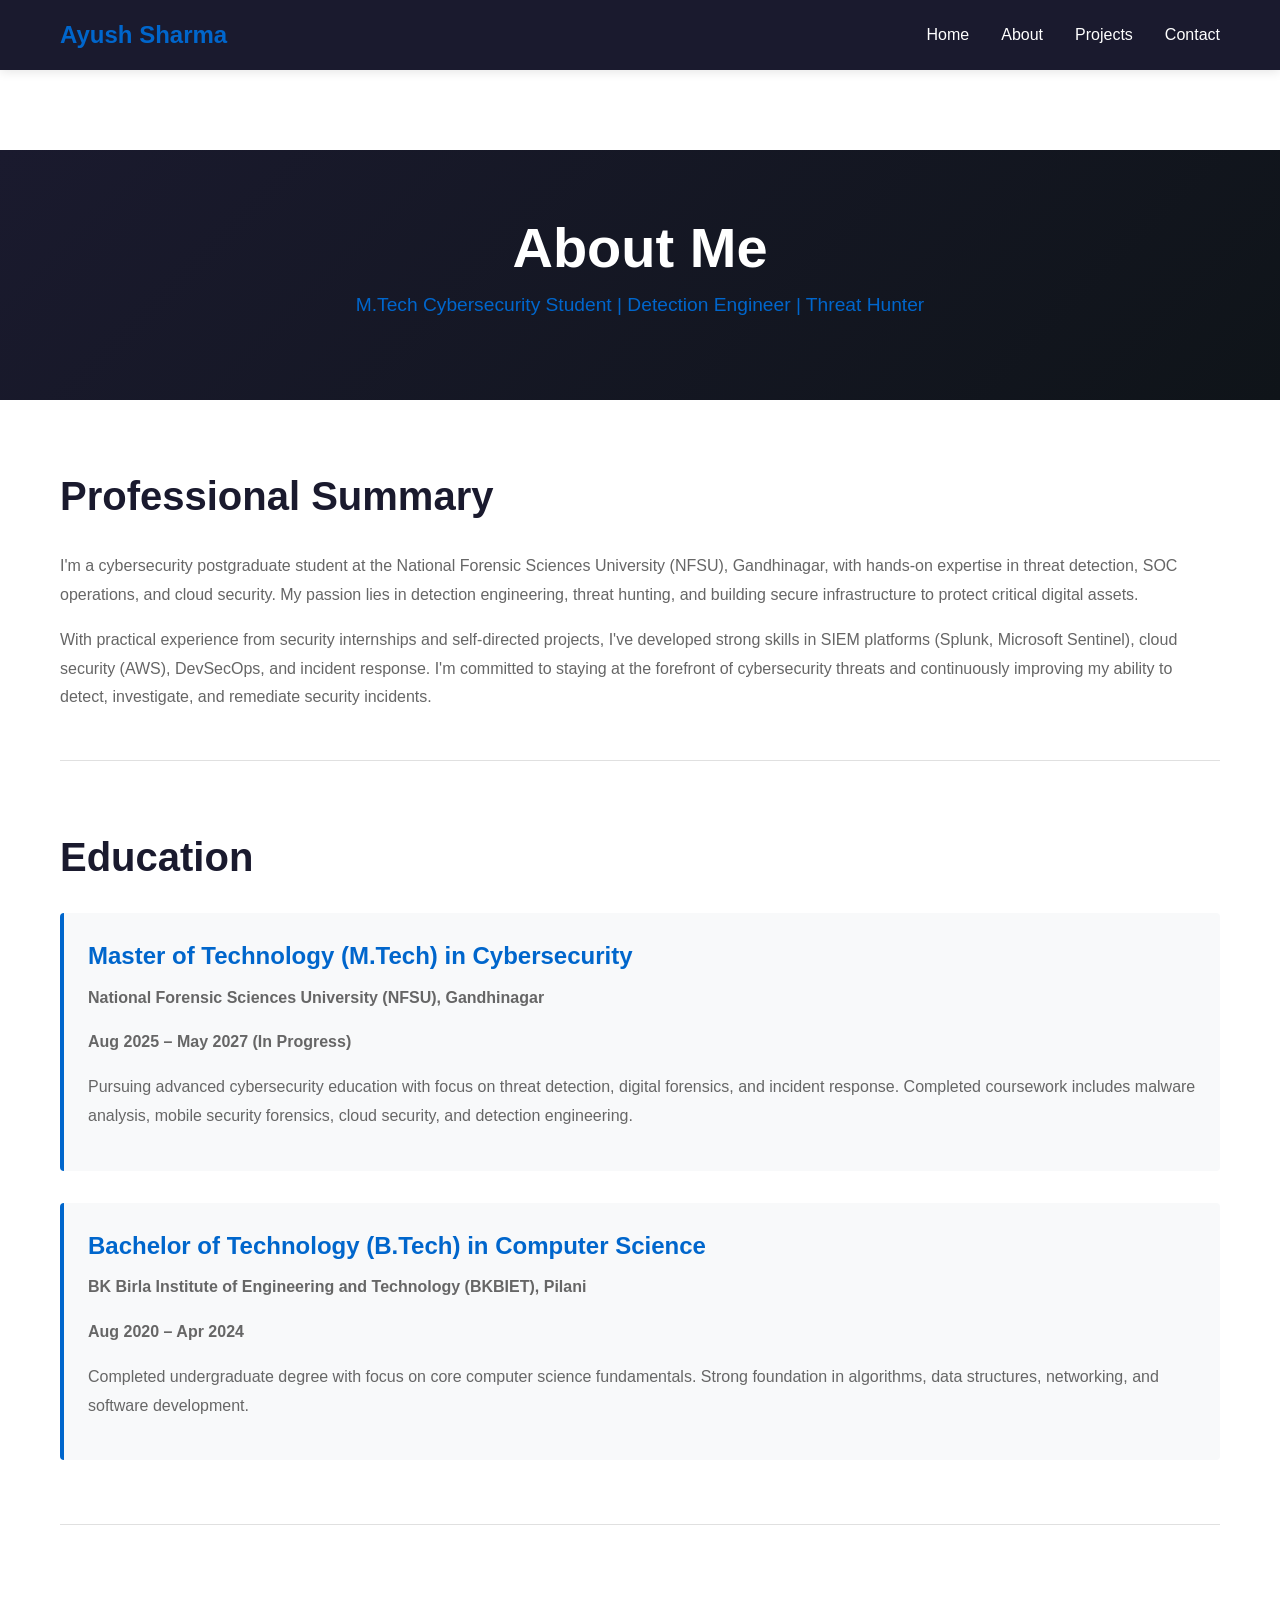
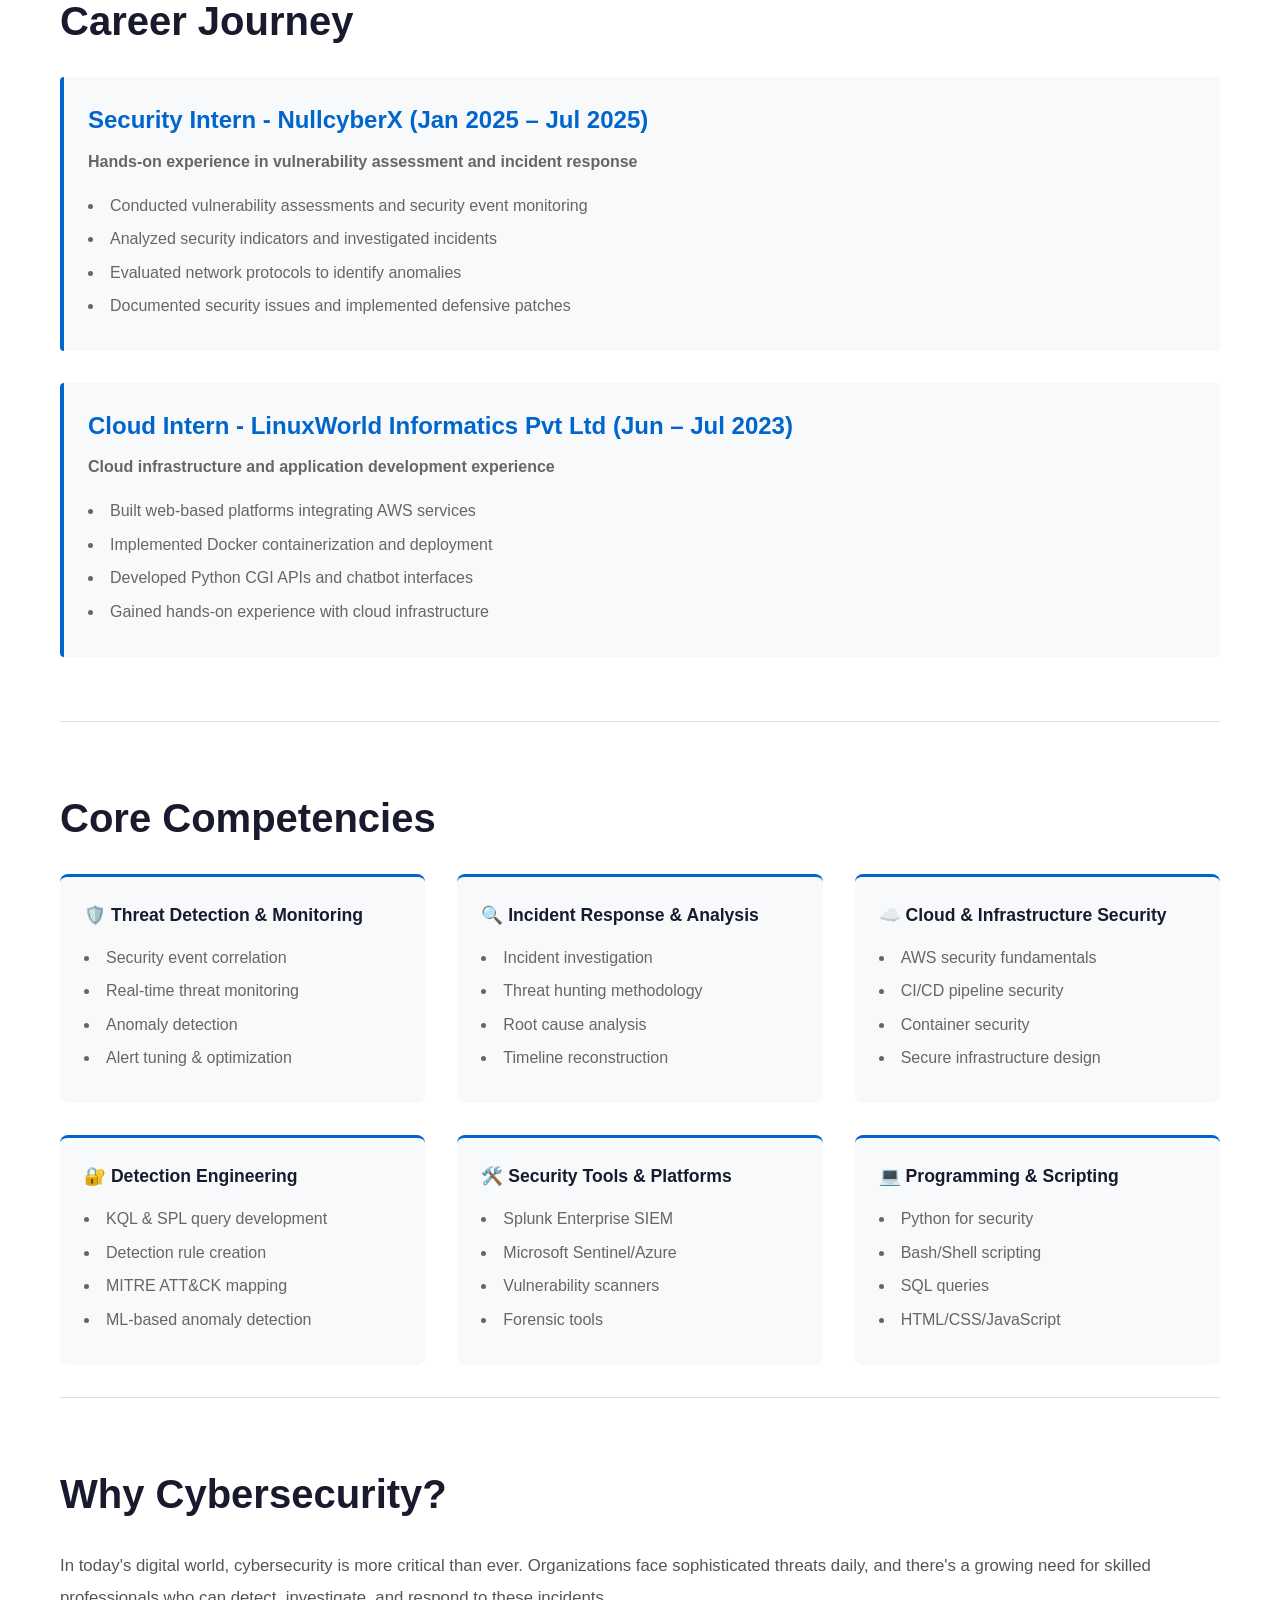
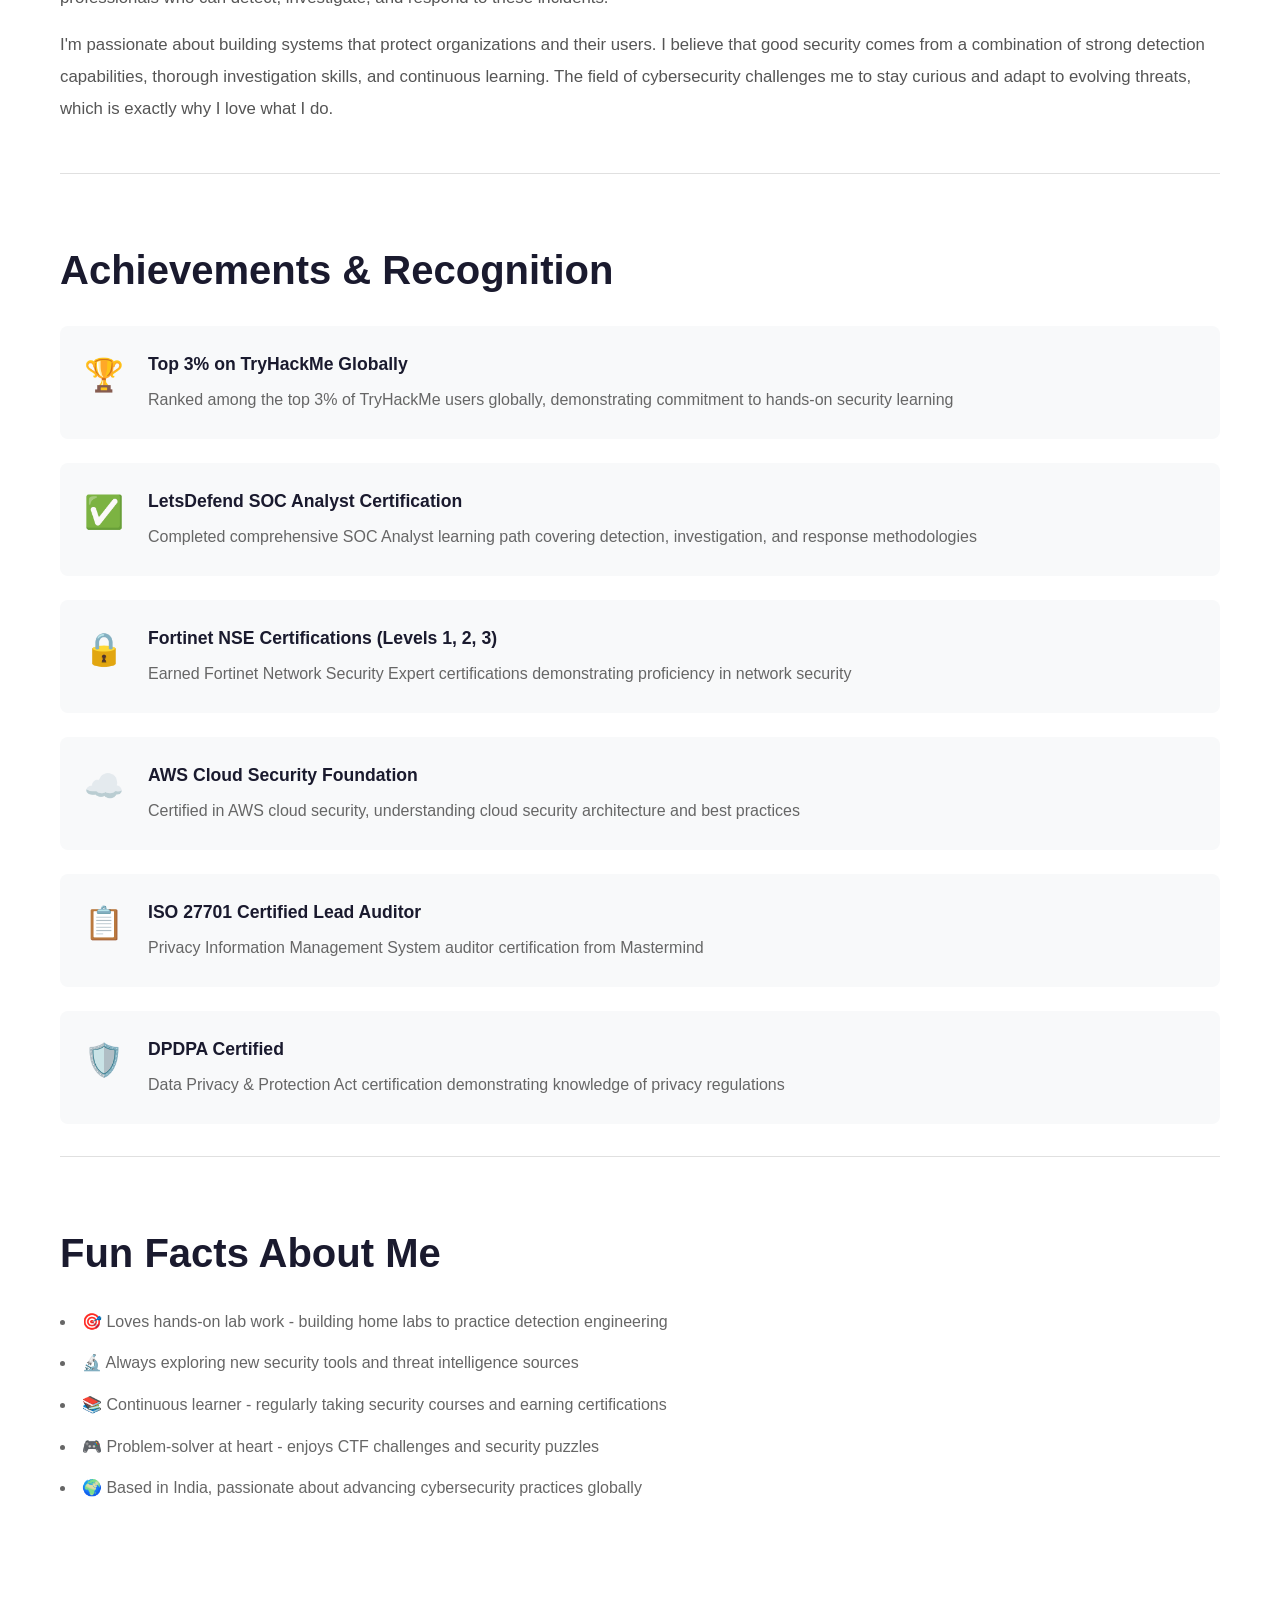
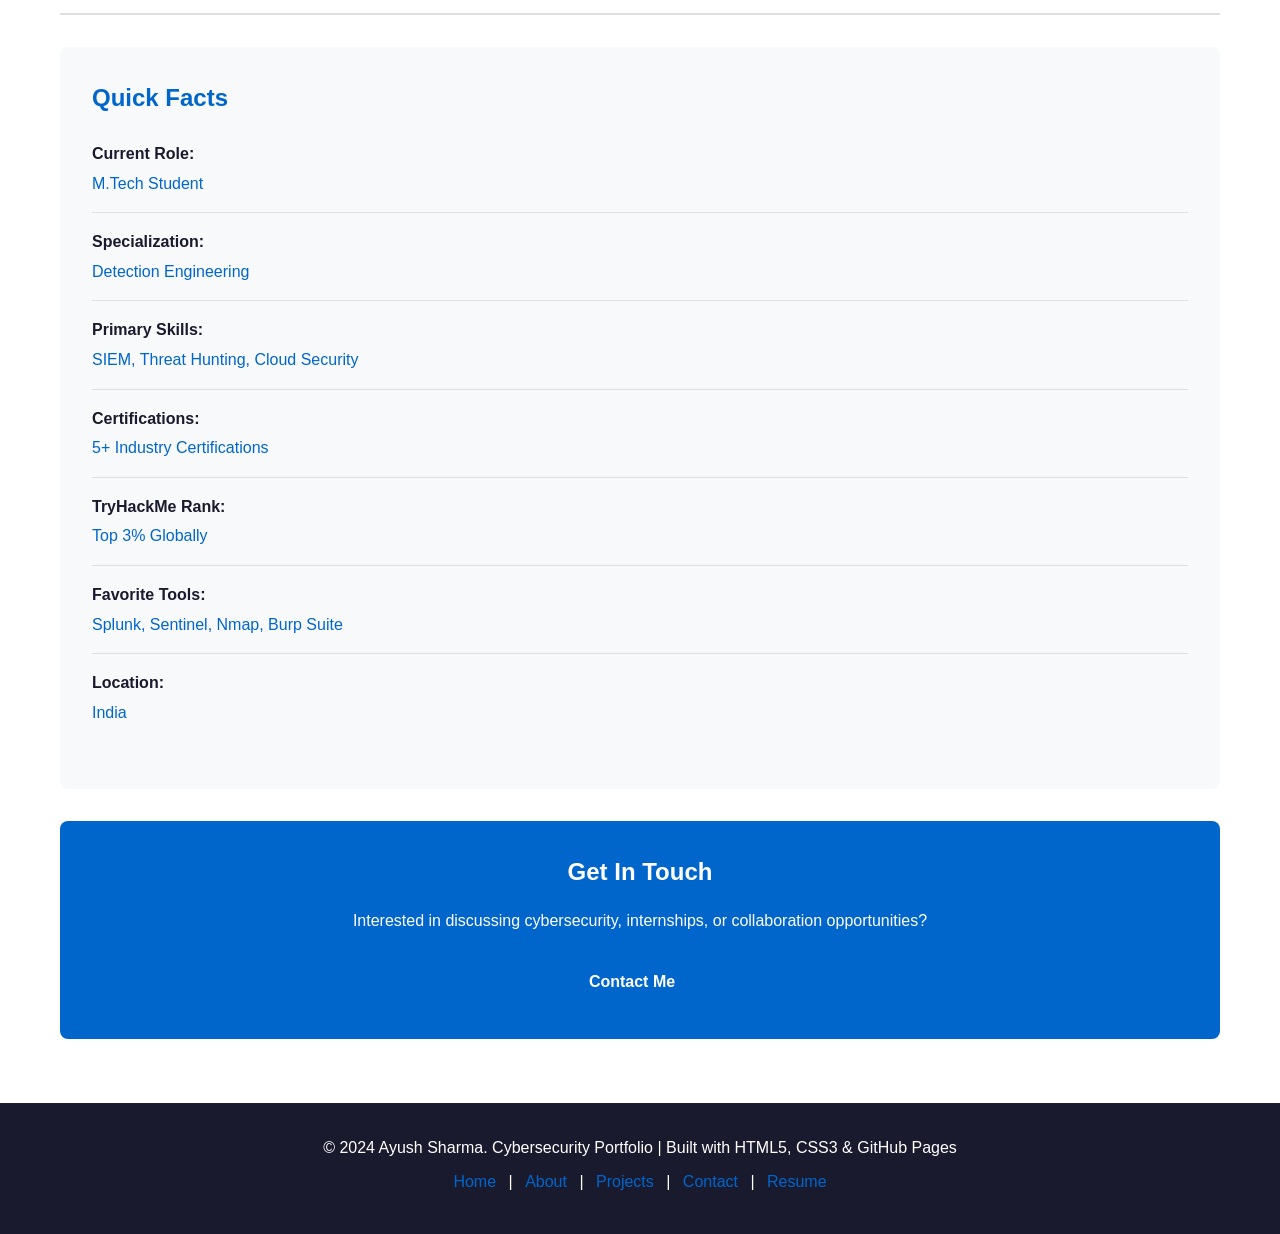
==== about.html @ be731dc8 "Initial portfolio setup with HTML, CSS, and JavaScript" ====
<!DOCTYPE html>
<html lang="en">
<head>
    <meta charset="UTF-8">
    <meta name="viewport" content="width=device-width, initial-scale=1.0">
    <meta name="description" content="About Ayush Sharma - Cybersecurity Detection Engineer with expertise in threat hunting and cloud security">
    <title>About | Ayush Sharma - Cybersecurity Portfolio</title>
    <link rel="stylesheet" href="assets/css/style.css">
</head>
<body>
    <!-- Navigation -->
    <nav class="navbar">
        <div class="container">
            <div class="logo">Ayush Sharma</div>
            <ul class="nav-links">
                <li><a href="index.html#home">Home</a></li>
                <li><a href="about.html">About</a></li>
                <li><a href="projects.html">Projects</a></li>
                <li><a href="contact.html">Contact</a></li>
            </ul>
        </div>
    </nav>

    <!-- About Hero -->
    <section class="about-hero">
        <div class="container">
            <h1>About Me</h1>
            <p class="subtitle">M.Tech Cybersecurity Student | Detection Engineer | Threat Hunter</p>
        </div>
    </section>

    <!-- Main About Content -->
    <section class="about-main">
        <div class="container">
            <div class="about-content">
                <!-- Professional Summary -->
                <div class="about-section">
                    <h2>Professional Summary</h2>
                    <p>
                        I'm a cybersecurity postgraduate student at the National Forensic Sciences University (NFSU), 
                        Gandhinagar, with hands-on expertise in threat detection, SOC operations, and cloud security. 
                        My passion lies in detection engineering, threat hunting, and building secure infrastructure to 
                        protect critical digital assets.
                    </p>
                    <p>
                        With practical experience from security internships and self-directed projects, I've developed 
                        strong skills in SIEM platforms (Splunk, Microsoft Sentinel), cloud security (AWS), DevSecOps, 
                        and incident response. I'm committed to staying at the forefront of cybersecurity threats and 
                        continuously improving my ability to detect, investigate, and remediate security incidents.
                    </p>
                </div>

                <!-- Education -->
                <div class="about-section">
                    <h2>Education</h2>
                    
                    <div class="edu-item">
                        <h3>Master of Technology (M.Tech) in Cybersecurity</h3>
                        <p class="edu-institute">National Forensic Sciences University (NFSU), Gandhinagar</p>
                        <p class="edu-dates">Aug 2025 – May 2027 (In Progress)</p>
                        <p class="edu-details">
                            Pursuing advanced cybersecurity education with focus on threat detection, digital forensics, 
                            and incident response. Completed coursework includes malware analysis, mobile security forensics, 
                            cloud security, and detection engineering.
                        </p>
                    </div>

                    <div class="edu-item">
                        <h3>Bachelor of Technology (B.Tech) in Computer Science</h3>
                        <p class="edu-institute">BK Birla Institute of Engineering and Technology (BKBIET), Pilani</p>
                        <p class="edu-dates">Aug 2020 – Apr 2024</p>
                        <p class="edu-details">
                            Completed undergraduate degree with focus on core computer science fundamentals. 
                            Strong foundation in algorithms, data structures, networking, and software development.
                        </p>
                    </div>
                </div>

                <!-- Career Journey -->
                <div class="about-section">
                    <h2>Career Journey</h2>
                    
                    <div class="journey-item">
                        <h3>Security Intern - NullcyberX (Jan 2025 – Jul 2025)</h3>
                        <p class="journey-highlight">Hands-on experience in vulnerability assessment and incident response</p>
                        <ul>
                            <li>Conducted vulnerability assessments and security event monitoring</li>
                            <li>Analyzed security indicators and investigated incidents</li>
                            <li>Evaluated network protocols to identify anomalies</li>
                            <li>Documented security issues and implemented defensive patches</li>
                        </ul>
                    </div>

                    <div class="journey-item">
                        <h3>Cloud Intern - LinuxWorld Informatics Pvt Ltd (Jun – Jul 2023)</h3>
                        <p class="journey-highlight">Cloud infrastructure and application development experience</p>
                        <ul>
                            <li>Built web-based platforms integrating AWS services</li>
                            <li>Implemented Docker containerization and deployment</li>
                            <li>Developed Python CGI APIs and chatbot interfaces</li>
                            <li>Gained hands-on experience with cloud infrastructure</li>
                        </ul>
                    </div>
                </div>

                <!-- Core Competencies -->
                <div class="about-section">
                    <h2>Core Competencies</h2>
                    
                    <div class="competencies-grid">
                        <div class="competency-block">
                            <h4>🛡️ Threat Detection & Monitoring</h4>
                            <ul>
                                <li>Security event correlation</li>
                                <li>Real-time threat monitoring</li>
                                <li>Anomaly detection</li>
                                <li>Alert tuning & optimization</li>
                            </ul>
                        </div>

                        <div class="competency-block">
                            <h4>🔍 Incident Response & Analysis</h4>
                            <ul>
                                <li>Incident investigation</li>
                                <li>Threat hunting methodology</li>
                                <li>Root cause analysis</li>
                                <li>Timeline reconstruction</li>
                            </ul>
                        </div>

                        <div class="competency-block">
                            <h4>☁️ Cloud & Infrastructure Security</h4>
                            <ul>
                                <li>AWS security fundamentals</li>
                                <li>CI/CD pipeline security</li>
                                <li>Container security</li>
                                <li>Secure infrastructure design</li>
                            </ul>
                        </div>

                        <div class="competency-block">
                            <h4>🔐 Detection Engineering</h4>
                            <ul>
                                <li>KQL & SPL query development</li>
                                <li>Detection rule creation</li>
                                <li>MITRE ATT&CK mapping</li>
                                <li>ML-based anomaly detection</li>
                            </ul>
                        </div>

                        <div class="competency-block">
                            <h4>🛠️ Security Tools & Platforms</h4>
                            <ul>
                                <li>Splunk Enterprise SIEM</li>
                                <li>Microsoft Sentinel/Azure</li>
                                <li>Vulnerability scanners</li>
                                <li>Forensic tools</li>
                            </ul>
                        </div>

                        <div class="competency-block">
                            <h4>💻 Programming & Scripting</h4>
                            <ul>
                                <li>Python for security</li>
                                <li>Bash/Shell scripting</li>
                                <li>SQL queries</li>
                                <li>HTML/CSS/JavaScript</li>
                            </ul>
                        </div>
                    </div>
                </div>

                <!-- Why Cybersecurity? -->
                <div class="about-section why-section">
                    <h2>Why Cybersecurity?</h2>
                    <p>
                        In today's digital world, cybersecurity is more critical than ever. Organizations face 
                        sophisticated threats daily, and there's a growing need for skilled professionals who can 
                        detect, investigate, and respond to these incidents.
                    </p>
                    <p>
                        I'm passionate about building systems that protect organizations and their users. I believe 
                        that good security comes from a combination of strong detection capabilities, thorough investigation 
                        skills, and continuous learning. The field of cybersecurity challenges me to stay curious and 
                        adapt to evolving threats, which is exactly why I love what I do.
                    </p>
                </div>

                <!-- Achievements -->
                <div class="about-section">
                    <h2>Achievements & Recognition</h2>
                    
                    <div class="achievements-list">
                        <div class="achievement-item">
                            <span class="achievement-badge">🏆</span>
                            <div>
                                <h4>Top 3% on TryHackMe Globally</h4>
                                <p>Ranked among the top 3% of TryHackMe users globally, demonstrating commitment to hands-on security learning</p>
                            </div>
                        </div>

                        <div class="achievement-item">
                            <span class="achievement-badge">✅</span>
                            <div>
                                <h4>LetsDefend SOC Analyst Certification</h4>
                                <p>Completed comprehensive SOC Analyst learning path covering detection, investigation, and response methodologies</p>
                            </div>
                        </div>

                        <div class="achievement-item">
                            <span class="achievement-badge">🔒</span>
                            <div>
                                <h4>Fortinet NSE Certifications (Levels 1, 2, 3)</h4>
                                <p>Earned Fortinet Network Security Expert certifications demonstrating proficiency in network security</p>
                            </div>
                        </div>

                        <div class="achievement-item">
                            <span class="achievement-badge">☁️</span>
                            <div>
                                <h4>AWS Cloud Security Foundation</h4>
                                <p>Certified in AWS cloud security, understanding cloud security architecture and best practices</p>
                            </div>
                        </div>

                        <div class="achievement-item">
                            <span class="achievement-badge">📋</span>
                            <div>
                                <h4>ISO 27701 Certified Lead Auditor</h4>
                                <p>Privacy Information Management System auditor certification from Mastermind</p>
                            </div>
                        </div>

                        <div class="achievement-item">
                            <span class="achievement-badge">🛡️</span>
                            <div>
                                <h4>DPDPA Certified</h4>
                                <p>Data Privacy & Protection Act certification demonstrating knowledge of privacy regulations</p>
                            </div>
                        </div>
                    </div>
                </div>

                <!-- Fun Facts -->
                <div class="about-section fun-facts">
                    <h2>Fun Facts About Me</h2>
                    <ul>
                        <li>🎯 Loves hands-on lab work - building home labs to practice detection engineering</li>
                        <li>🔬 Always exploring new security tools and threat intelligence sources</li>
                        <li>📚 Continuous learner - regularly taking security courses and earning certifications</li>
                        <li>🎮 Problem-solver at heart - enjoys CTF challenges and security puzzles</li>
                        <li>🌍 Based in India, passionate about advancing cybersecurity practices globally</li>
                    </ul>
                </div>
            </div>

            <!-- Sidebar - Quick Facts -->
            <aside class="about-sidebar">
                <div class="quick-facts">
                    <h3>Quick Facts</h3>
                    <ul class="facts-list">
                        <li>
                            <strong>Current Role:</strong>
                            <span>M.Tech Student</span>
                        </li>
                        <li>
                            <strong>Specialization:</strong>
                            <span>Detection Engineering</span>
                        </li>
                        <li>
                            <strong>Primary Skills:</strong>
                            <span>SIEM, Threat Hunting, Cloud Security</span>
                        </li>
                        <li>
                            <strong>Certifications:</strong>
                            <span>5+ Industry Certifications</span>
                        </li>
                        <li>
                            <strong>TryHackMe Rank:</strong>
                            <span>Top 3% Globally</span>
                        </li>
                        <li>
                            <strong>Favorite Tools:</strong>
                            <span>Splunk, Sentinel, Nmap, Burp Suite</span>
                        </li>
                        <li>
                            <strong>Location:</strong>
                            <span>India</span>
                        </li>
                    </ul>
                </div>

                <div class="cta-sidebar">
                    <h3>Get In Touch</h3>
                    <p>Interested in discussing cybersecurity, internships, or collaboration opportunities?</p>
                    <a href="contact.html" class="btn btn-primary">Contact Me</a>
                </div>
            </aside>
        </div>
    </section>

    <!-- Footer -->
    <footer>
        <div class="container">
            <p>&copy; 2024 Ayush Sharma. Cybersecurity Portfolio | Built with HTML5, CSS3 & GitHub Pages</p>
            <p class="footer-links">
                <a href="index.html#home">Home</a> | 
                <a href="about.html">About</a> | 
                <a href="projects.html">Projects</a> | 
                <a href="contact.html">Contact</a> |
                <a href="assets/documents/Ayush_Sharma_Resume.pdf" download>Resume</a>
            </p>
        </div>
    </footer>

    <script src="assets/js/main.js"></script>

    <style>
        /* About Page Specific Styles */
        .about-hero {
            background: linear-gradient(135deg, #1a1a2e 0%, #0f1419 100%);
            color: white;
            padding: 4rem 2rem;
            text-align: center;
            margin-top: 80px;
        }

        .about-hero h1 {
            color: white;
            margin-bottom: 0.5rem;
        }

        .about-hero .subtitle {
            color: #0066cc;
            font-size: 1.2rem;
        }

        .about-main {
            padding: 4rem 2rem;
            background-color: white;
        }

        .about-content {
            flex: 1;
        }

        .about-section {
            margin-bottom: 4rem;
            padding-bottom: 2rem;
            border-bottom: 1px solid #e0e0e0;
        }

        .about-section:last-child {
            border-bottom: none;
        }

        .about-section h2 {
            color: #1a1a2e;
            margin-bottom: 1.5rem;
        }

        .about-section p {
            line-height: 1.8;
            color: #666;
            margin-bottom: 1rem;
        }

        .edu-item,
        .journey-item {
            margin-bottom: 2rem;
            padding: 1.5rem;
            background-color: #f8f9fa;
            border-left: 4px solid #0066cc;
            border-radius: 4px;
        }

        .edu-item h3,
        .journey-item h3 {
            color: #0066cc;
            margin-bottom: 0.5rem;
        }

        .edu-institute,
        .edu-dates,
        .journey-highlight {
            color: #0066cc;
            font-weight: 600;
            margin-bottom: 0.5rem;
        }

        .edu-details {
            color: #666;
        }

        .journey-item ul {
            list-style-position: inside;
            color: #666;
            margin-top: 1rem;
        }

        .journey-item li {
            margin-bottom: 0.5rem;
        }

        .competencies-grid {
            display: grid;
            grid-template-columns: repeat(auto-fit, minmax(280px, 1fr));
            gap: 2rem;
        }

        .competency-block {
            background-color: #f8f9fa;
            padding: 1.5rem;
            border-radius: 8px;
            border-top: 3px solid #0066cc;
        }

        .competency-block h4 {
            color: #1a1a2e;
            margin-bottom: 1rem;
        }

        .competency-block ul {
            list-style-position: inside;
            color: #666;
        }

        .competency-block li {
            margin-bottom: 0.5rem;
        }

        .why-section p {
            font-size: 1.05rem;
            line-height: 1.9;
            color: #555;
        }

        .achievements-list {
            display: grid;
            grid-template-columns: 1fr;
            gap: 1.5rem;
        }

        .achievement-item {
            display: flex;
            gap: 1.5rem;
            padding: 1.5rem;
            background-color: #f8f9fa;
            border-radius: 8px;
        }

        .achievement-badge {
            font-size: 2rem;
            flex-shrink: 0;
        }

        .achievement-item h4 {
            color: #1a1a2e;
            margin-bottom: 0.5rem;
        }

        .achievement-item p {
            color: #666;
            margin-bottom: 0;
        }

        .fun-facts ul {
            list-style-position: inside;
            color: #666;
        }

        .fun-facts li {
            margin-bottom: 1rem;
            line-height: 1.6;
        }

        .about-sidebar {
            margin-top: 4rem;
            padding-top: 2rem;
            border-top: 2px solid #e0e0e0;
        }

        .quick-facts {
            background-color: #f8f9fa;
            padding: 2rem;
            border-radius: 8px;
            margin-bottom: 2rem;
        }

        .quick-facts h3 {
            color: #0066cc;
            margin-bottom: 1.5rem;
        }

        .facts-list {
            list-style: none;
        }

        .facts-list li {
            margin-bottom: 1rem;
            padding-bottom: 1rem;
            border-bottom: 1px solid #e0e0e0;
        }

        .facts-list li:last-child {
            border-bottom: none;
        }

        .facts-list strong {
            color: #1a1a2e;
            display: block;
            margin-bottom: 0.25rem;
        }

        .facts-list span {
            color: #0066cc;
        }

        .cta-sidebar {
            background-color: #0066cc;
            color: white;
            padding: 2rem;
            border-radius: 8px;
            text-align: center;
        }

        .cta-sidebar h3 {
            color: white;
            margin-bottom: 1rem;
        }

        .cta-sidebar p {
            color: white;
            margin-bottom: 1.5rem;
        }

        @media (max-width: 768px) {
            .about-main .container {
                display: block;
            }

            .about-sidebar {
                margin-top: 2rem;
            }

            .competencies-grid {
                grid-template-columns: 1fr;
            }
        }
    </style>
</body>
</html>
---- assets/css/style.css ----
/* ========================================
   PORTFOLIO STYLESHEET - Ayush Sharma
   Cybersecurity Portfolio
   ======================================== */

:root {
    --primary-color: #0066cc;
    --primary-dark: #0052a3;
    --secondary-color: #1a1a2e;
    --accent-color: #ff6b35;
    --light-bg: #f8f9fa;
    --dark-bg: #0f1419;
    --text-color: #333;
    --text-light: #666;
    --text-white: #ffffff;
    --border-color: #e0e0e0;
    --border-radius: 8px;
    --shadow: 0 2px 10px rgba(0, 0, 0, 0.1);
    --shadow-lg: 0 8px 25px rgba(0, 0, 0, 0.15);
}

* {
    margin: 0;
    padding: 0;
    box-sizing: border-box;
}

html {
    scroll-behavior: smooth;
}

body {
    font-family: -apple-system, BlinkMacSystemFont, 'Segoe UI', Roboto, Oxygen, Ubuntu, Cantarell, sans-serif;
    line-height: 1.6;
    color: var(--text-color);
    background-color: var(--text-white);
}

.container {
    max-width: 1200px;
    margin: 0 auto;
    padding: 0 20px;
}

/* ========================================
   TYPOGRAPHY
   ======================================== */

h1 {
    font-size: 3.5rem;
    font-weight: 700;
    margin-bottom: 1rem;
    line-height: 1.2;
}

h2 {
    font-size: 2.5rem;
    font-weight: 700;
    margin-bottom: 2rem;
    color: var(--secondary-color);
}

h3 {
    font-size: 1.5rem;
    font-weight: 600;
    margin-bottom: 0.5rem;
}

h4 {
    font-size: 1.1rem;
    font-weight: 600;
    margin-bottom: 0.5rem;
}

p {
    margin-bottom: 1rem;
    color: var(--text-light);
}

a {
    color: var(--primary-color);
    text-decoration: none;
    transition: color 0.3s ease;
}

a:hover {
    color: var(--primary-dark);
}

/* ========================================
   NAVIGATION
   ======================================== */

.navbar {
    background-color: var(--secondary-color);
    color: var(--text-white);
    padding: 1rem 0;
    position: sticky;
    top: 0;
    z-index: 1000;
    box-shadow: var(--shadow);
}

.navbar .container {
    display: flex;
    justify-content: space-between;
    align-items: center;
}

.logo {
    font-size: 1.5rem;
    font-weight: 700;
    color: var(--primary-color);
}

.nav-links {
    display: flex;
    list-style: none;
    gap: 2rem;
}

.nav-links a {
    color: var(--text-white);
    text-decoration: none;
    font-weight: 500;
    transition: color 0.3s ease;
    position: relative;
}

.nav-links a::after {
    content: '';
    position: absolute;
    bottom: -5px;
    left: 0;
    width: 0;
    height: 2px;
    background-color: var(--primary-color);
    transition: width 0.3s ease;
}

.nav-links a:hover {
    color: var(--primary-color);
}

.nav-links a:hover::after {
    width: 100%;
}

/* ========================================
   HERO SECTION
   ======================================== */

.hero {
    background: linear-gradient(135deg, var(--secondary-color) 0%, #0f1419 100%);
    color: var(--text-white);
    padding: 6rem 2rem;
    text-align: center;
    min-height: 600px;
    display: flex;
    align-items: center;
    justify-content: center;
}

.hero-content h1 {
    color: var(--text-white);
    font-size: 3.5rem;
    margin-bottom: 0.5rem;
}

.hero-content .subtitle {
    font-size: 1.3rem;
    color: var(--primary-color);
    margin-bottom: 0.5rem;
    font-weight: 500;
}

.hero-content .tagline {
    font-size: 1rem;
    color: #ccc;
    margin-bottom: 2rem;
}

/* ========================================
   BUTTONS
   ======================================== */

.btn {
    padding: 12px 30px;
    border-radius: var(--border-radius);
    text-decoration: none;
    font-weight: 600;
    transition: all 0.3s ease;
    display: inline-block;
    border: none;
    cursor: pointer;
    font-size: 1rem;
}

.btn-primary {
    background-color: var(--primary-color);
    color: var(--text-white);
    margin-right: 1rem;
}

.btn-primary:hover {
    background-color: var(--primary-dark);
    transform: translateY(-2px);
    box-shadow: 0 10px 20px rgba(0, 102, 204, 0.3);
}

.btn-secondary {
    background-color: transparent;
    color: var(--text-white);
    border: 2px solid var(--text-white);
}

.btn-secondary:hover {
    background-color: var(--text-white);
    color: var(--secondary-color);
}

.cta-buttons {
    display: flex;
    gap: 1rem;
    justify-content: center;
    flex-wrap: wrap;
    margin-top: 2rem;
}

/* ========================================
   PROJECTS PREVIEW
   ======================================== */

.projects-preview {
    padding: 4rem 2rem;
    background-color: var(--light-bg);
}

.projects-preview h2 {
    text-align: center;
}

.projects-grid {
    display: grid;
    grid-template-columns: repeat(auto-fit, minmax(300px, 1fr));
    gap: 2rem;
    margin-bottom: 2rem;
}

.project-card {
    background-color: var(--text-white);
    padding: 2rem;
    border-radius: var(--border-radius);
    box-shadow: var(--shadow);
    transition: all 0.3s ease;
    display: flex;
    flex-direction: column;
    border: 1px solid var(--border-color);
}

.project-card:hover {
    box-shadow: var(--shadow-lg);
    transform: translateY(-8px);
    border-color: var(--primary-color);
}

.project-icon {
    font-size: 2.5rem;
    margin-bottom: 1rem;
}

.project-card h3 {
    color: var(--secondary-color);
    margin-bottom: 1rem;
    font-size: 1.3rem;
}

.project-card p {
    color: var(--text-light);
    margin-bottom: 1.5rem;
    flex-grow: 1;
    line-height: 1.6;
}

.tech-stack {
    display: flex;
    flex-wrap: wrap;
    gap: 0.5rem;
    margin-bottom: 1.5rem;
}

.tech-tag {
    background-color: var(--light-bg);
    color: var(--primary-color);
    padding: 0.4rem 0.8rem;
    border-radius: 20px;
    font-size: 0.85rem;
    border: 1px solid var(--primary-color);
    font-weight: 500;
}

.read-more {
    color: var(--primary-color);
    font-weight: 600;
    text-decoration: none;
    transition: all 0.3s ease;
}

.read-more:hover {
    color: var(--accent-color);
    margin-left: 5px;
}

/* ========================================
   SKILLS SECTION
   ======================================== */

.skills {
    padding: 4rem 2rem;
    background-color: var(--text-white);
}

.skills h2 {
    text-align: center;
}

.skills-grid {
    display: grid;
    grid-template-columns: repeat(auto-fit, minmax(250px, 1fr));
    gap: 2rem;
}

.skill-category {
    background-color: var(--light-bg);
    padding: 2rem;
    border-radius: var(--border-radius);
    border-left: 4px solid var(--primary-color);
    transition: all 0.3s ease;
}

.skill-category:hover {
    box-shadow: var(--shadow);
    transform: translateY(-4px);
}

.skill-category h4 {
    color: var(--secondary-color);
    margin-bottom: 1rem;
    font-size: 1.1rem;
}

.skill-category ul {
    list-style-position: inside;
    color: var(--text-light);
}

.skill-category li {
    margin-bottom: 0.5rem;
    line-height: 1.6;
}

/* ========================================
   CERTIFICATIONS SECTION
   ======================================== */

.certifications {
    padding: 4rem 2rem;
    background-color: var(--light-bg);
}

.certifications h2 {
    text-align: center;
}

.certs-grid {
    display: grid;
    grid-template-columns: repeat(auto-fit, minmax(250px, 1fr));
    gap: 2rem;
    margin-bottom: 3rem;
}

.cert-item {
    background-color: var(--text-white);
    padding: 2rem;
    border-radius: var(--border-radius);
    text-align: center;
    box-shadow: var(--shadow);
    transition: all 0.3s ease;
}

.cert-item:hover {
    box-shadow: var(--shadow-lg);
    transform: translateY(-5px);
}

.cert-badge {
    font-size: 3rem;
    margin-bottom: 1rem;
}

.cert-item h4 {
    color: var(--secondary-color);
    margin-bottom: 0.5rem;
}

.cert-item p {
    color: var(--text-light);
    margin-bottom: 0;
}

.achievements {
    background-color: var(--text-white);
    padding: 2rem;
    border-radius: var(--border-radius);
    border-left: 4px solid var(--accent-color);
    text-align: center;
}

.achievements p {
    margin-bottom: 0.5rem;
    color: var(--secondary-color);
    font-weight: 500;
}

/* ========================================
   EXPERIENCE SECTION
   ======================================== */

.experience {
    padding: 4rem 2rem;
    background-color: var(--text-white);
}

.experience h2 {
    text-align: center;
}

.experience-item {
    background-color: var(--light-bg);
    padding: 2rem;
    border-radius: var(--border-radius);
    margin-bottom: 2rem;
    border-left: 4px solid var(--primary-color);
    transition: all 0.3s ease;
}

.experience-item:hover {
    box-shadow: var(--shadow);
    transform: translateX(5px);
}

.exp-header h3 {
    color: var(--secondary-color);
    margin-bottom: 0.5rem;
}

.exp-company {
    color: var(--primary-color);
    font-weight: 600;
    margin-bottom: 0.25rem;
}

.exp-dates {
    color: var(--text-light);
    font-size: 0.95rem;
    margin-bottom: 1rem;
}

.exp-details {
    list-style-position: inside;
    color: var(--text-light);
}

.exp-details li {
    margin-bottom: 0.5rem;
    line-height: 1.6;
}

/* ========================================
   CTA SECTION
   ======================================== */

.cta {
    background: linear-gradient(135deg, var(--primary-color) 0%, var(--primary-dark) 100%);
    color: var(--text-white);
    padding: 4rem 2rem;
    text-align: center;
}

.cta h2 {
    color: var(--text-white);
    margin-bottom: 1rem;
}

.cta p {
    font-size: 1.1rem;
    margin-bottom: 2rem;
    opacity: 0.95;
    color: var(--text-white);
}

.social-links {
    display: flex;
    gap: 1rem;
    justify-content: center;
    flex-wrap: wrap;
}

.social-btn {
    color: var(--text-white);
    text-decoration: none;
    padding: 12px 25px;
    border: 2px solid var(--text-white);
    border-radius: var(--border-radius);
    transition: all 0.3s ease;
    font-weight: 600;
    display: inline-block;
}

.social-btn:hover {
    background-color: var(--text-white);
    color: var(--primary-color);
    transform: translateY(-3px);
    box-shadow: 0 10px 20px rgba(0, 0, 0, 0.2);
}

/* ========================================
   FOOTER
   ======================================== */

footer {
    background-color: var(--secondary-color);
    color: var(--text-white);
    text-align: center;
    padding: 2rem;
}

footer p {
    color: var(--text-white);
    margin-bottom: 0.5rem;
}

.footer-links a {
    color: var(--primary-color);
    margin: 0 0.5rem;
    transition: color 0.3s ease;
}

.footer-links a:hover {
    color: var(--accent-color);
}

/* ========================================
   RESPONSIVE DESIGN
   ======================================== */

@media (max-width: 768px) {
    h1 {
        font-size: 2rem;
    }

    h2 {
        font-size: 2rem;
        margin-bottom: 1.5rem;
    }

    .navbar .container {
        flex-direction: column;
        gap: 1rem;
    }

    .nav-links {
        gap: 1rem;
        flex-wrap: wrap;
    }

    .hero {
        padding: 4rem 1.5rem;
        min-height: 400px;
    }

    .hero-content h1 {
        font-size: 2rem;
    }

    .hero-content .subtitle {
        font-size: 1rem;
    }

    .cta-buttons {
        flex-direction: column;
    }

    .btn-primary {
        margin-right: 0;
        margin-bottom: 0.5rem;
    }

    .btn {
        width: 100%;
        text-align: center;
    }

    .projects-grid {
        grid-template-columns: 1fr;
    }

    .skills-grid {
        grid-template-columns: 1fr;
    }

    .certs-grid {
        grid-template-columns: 1fr;
    }

    .social-links {
        flex-direction: column;
    }

    .social-btn {
        width: 100%;
    }

    .project-card {
        padding: 1.5rem;
    }

    .skill-category {
        padding: 1.5rem;
    }
}

@media (max-width: 480px) {
    h1 {
        font-size: 1.5rem;
    }

    h2 {
        font-size: 1.5rem;
    }

    .container {
        padding: 0 15px;
    }

    .navbar {
        padding: 0.75rem 0;
    }

    .logo {
        font-size: 1.2rem;
    }

    .nav-links {
        gap: 0.5rem;
        font-size: 0.9rem;
    }

    .hero {
        padding: 3rem 1rem;
    }

    .btn {
        padding: 10px 20px;
        font-size: 0.95rem;
    }

    .tech-tag {
        font-size: 0.8rem;
        padding: 0.3rem 0.6rem;
    }
}

/* ========================================
   UTILITIES
   ======================================== */

.text-center {
    text-align: center;
}

.mt-2 {
    margin-top: 2rem;
}

.mb-2 {
    margin-bottom: 2rem;
}

.py-2 {
    padding: 2rem 0;
}

/* Smooth scrolling is already enabled in html selector */

/* Print Styles */
@media print {
    .navbar,
    .cta,
    footer {
        display: none;
    }
}
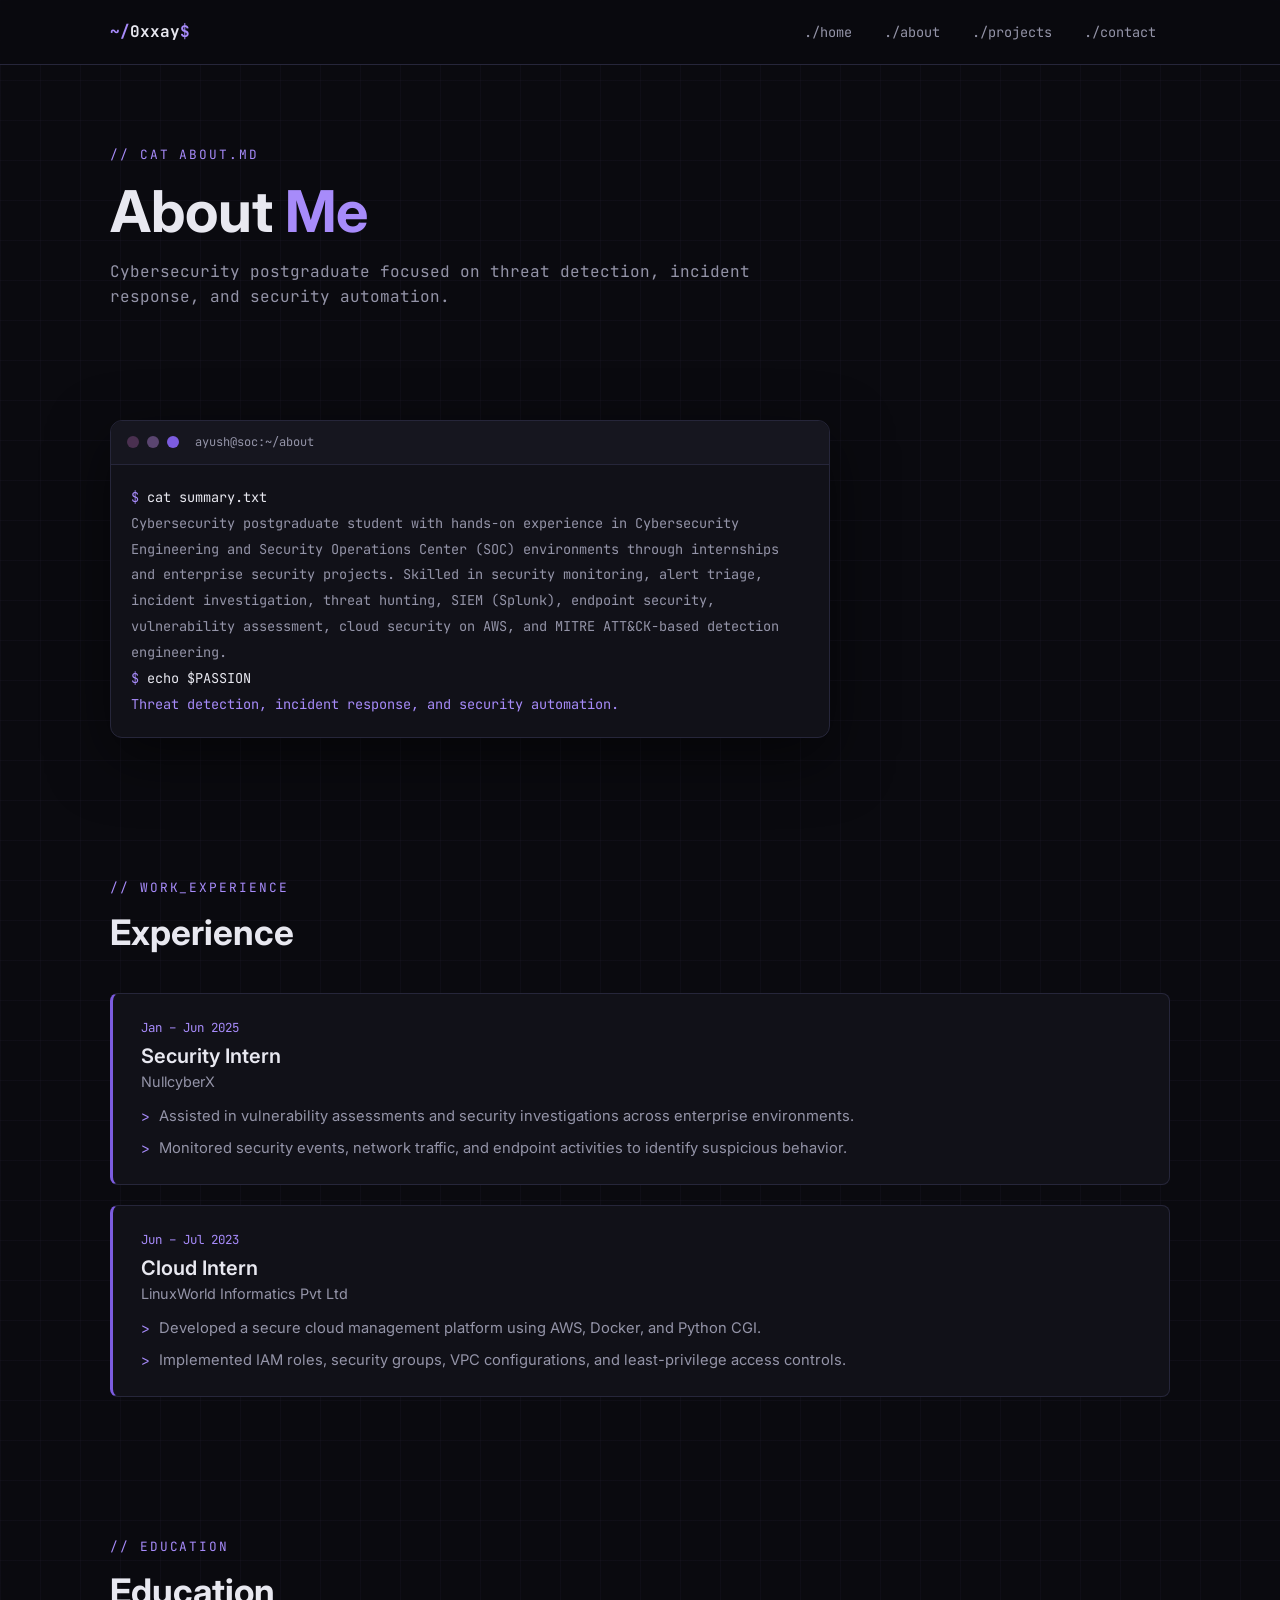
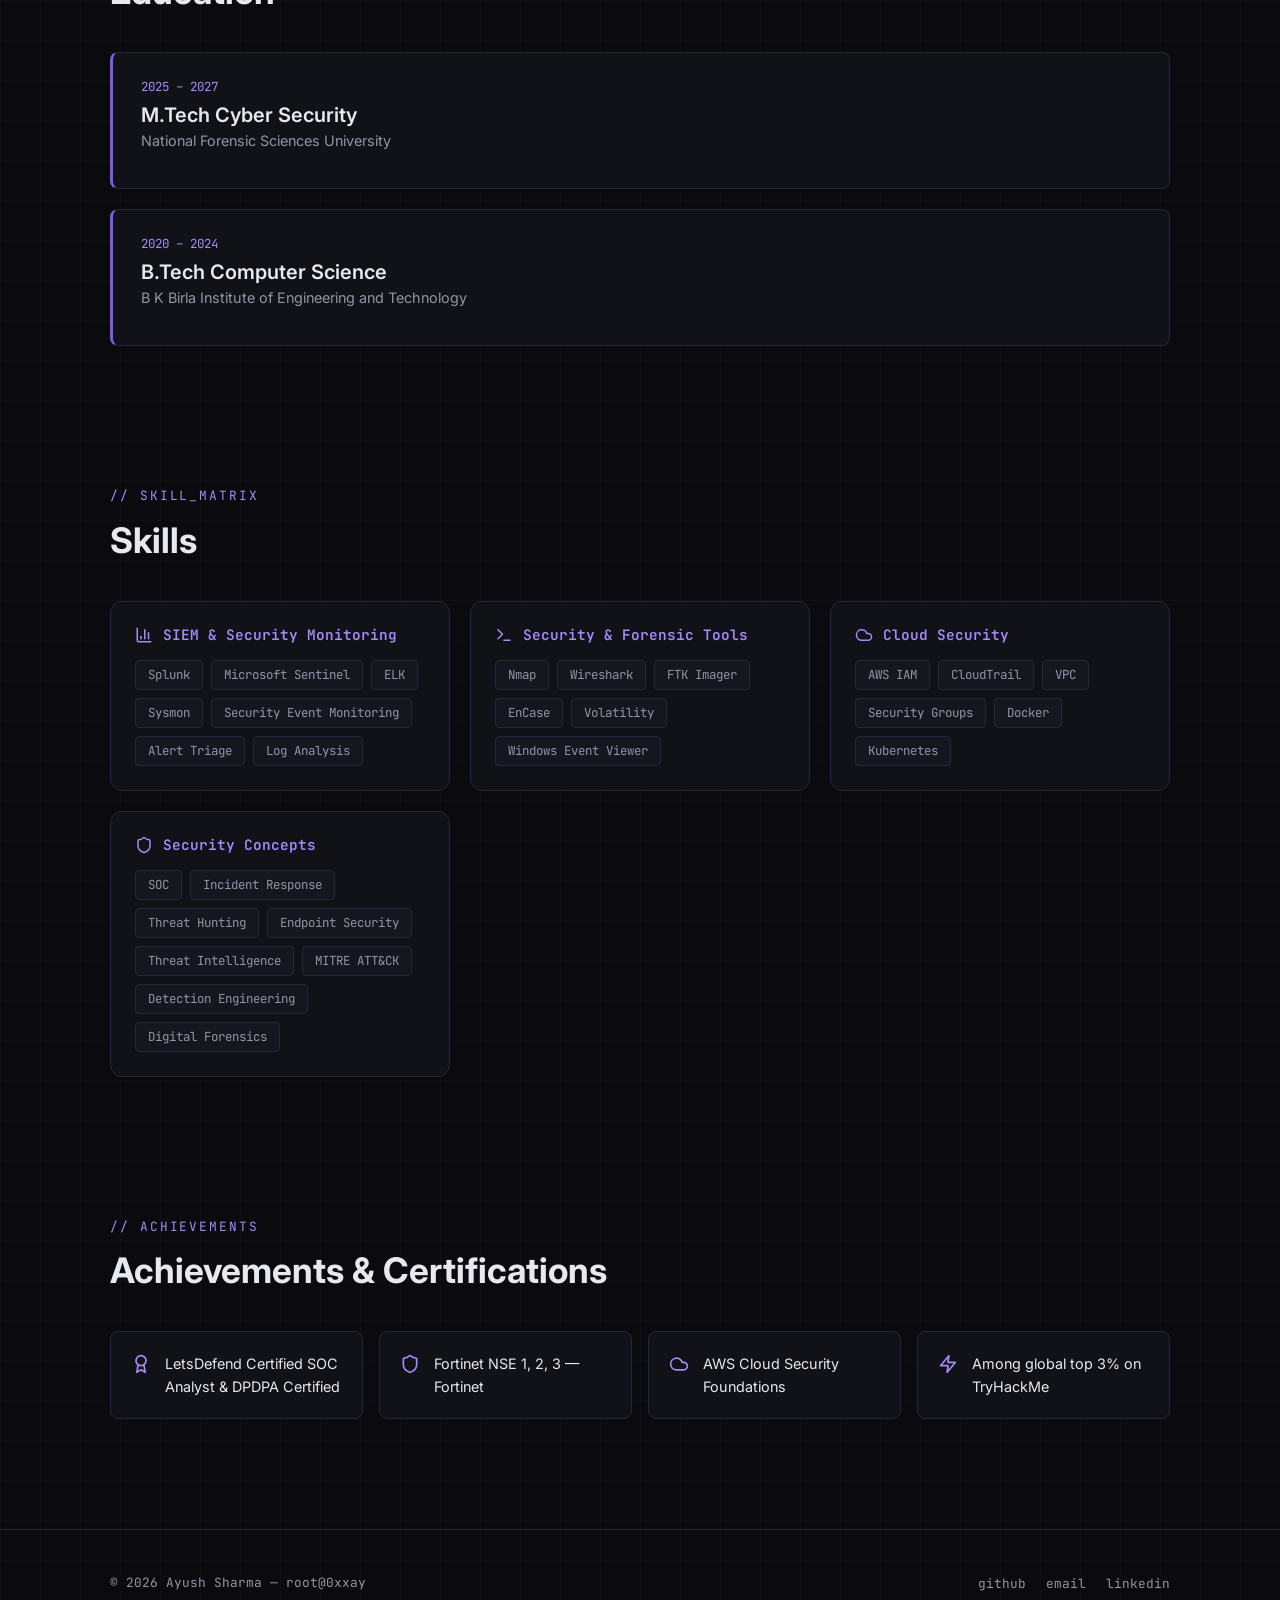
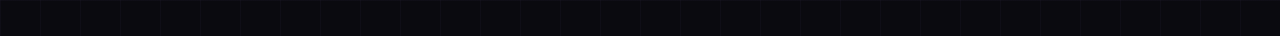
==== commit ddefc8ce: "feat: update about page content and meta description; add navigation aria-label and new font links C" ====
--- a/about.html
+++ b/about.html
@@ -3,550 +3,211 @@
 <head>
     <meta charset="UTF-8">
     <meta name="viewport" content="width=device-width, initial-scale=1.0">
-    <meta name="description" content="About Ayush Sharma - Cybersecurity Detection Engineer with expertise in threat hunting and cloud security">
+    <meta name="description" content="About Ayush Sharma - Cybersecurity postgraduate with hands-on SOC, threat hunting, and cloud security experience.">
+    <meta name="theme-color" content="#0a0a0f">
     <title>About | Ayush Sharma - Cybersecurity Portfolio</title>
+    <link rel="preconnect" href="https://fonts.googleapis.com">
+    <link rel="preconnect" href="https://fonts.gstatic.com" crossorigin>
+    <link href="https://fonts.googleapis.com/css2?family=Inter:wght@400;600;700&family=JetBrains+Mono:wght@400;600;700&display=swap" rel="stylesheet">
     <link rel="stylesheet" href="assets/css/style.css">
 </head>
 <body>
     <!-- Navigation -->
-    <nav class="navbar">
+    <nav class="navbar" aria-label="Main navigation">
         <div class="container">
-            <div class="logo">Ayush Sharma</div>
+            <div class="logo"><span class="prompt">~/</span>0xxay<span class="prompt">$</span></div>
+            <button class="nav-toggle" aria-label="Toggle navigation menu">[=]</button>
             <ul class="nav-links">
-                <li><a href="index.html#home">Home</a></li>
-                <li><a href="about.html">About</a></li>
-                <li><a href="projects.html">Projects</a></li>
-                <li><a href="contact.html">Contact</a></li>
+                <li><a href="index.html">./home</a></li>
+                <li><a href="about.html" class="active">./about</a></li>
+                <li><a href="projects.html">./projects</a></li>
+                <li><a href="contact.html">./contact</a></li>
             </ul>
         </div>
     </nav>
 
-    <!-- About Hero -->
-    <section class="about-hero">
-        <div class="container">
-            <h1>About Me</h1>
-            <p class="subtitle">M.Tech Cybersecurity Student | Detection Engineer | Threat Hunter</p>
-        </div>
-    </section>
-
-    <!-- Main About Content -->
-    <section class="about-main">
-        <div class="container">
-            <div class="about-content">
-                <!-- Professional Summary -->
-                <div class="about-section">
-                    <h2>Professional Summary</h2>
-                    <p>
-                        I'm a cybersecurity postgraduate student at the National Forensic Sciences University (NFSU), 
-                        Gandhinagar, with hands-on expertise in threat detection, SOC operations, and cloud security. 
-                        My passion lies in detection engineering, threat hunting, and building secure infrastructure to 
-                        protect critical digital assets.
-                    </p>
-                    <p>
-                        With practical experience from security internships and self-directed projects, I've developed 
-                        strong skills in SIEM platforms (Splunk, Microsoft Sentinel), cloud security (AWS), DevSecOps, 
-                        and incident response. I'm committed to staying at the forefront of cybersecurity threats and 
-                        continuously improving my ability to detect, investigate, and remediate security incidents.
-                    </p>
-                </div>
-
-                <!-- Education -->
-                <div class="about-section">
+    <main>
+        <!-- Page Hero -->
+        <section class="page-hero">
+            <div class="container">
+                <span class="section-label">// cat about.md</span>
+                <h1>About <span style="color: var(--accent);">Me</span></h1>
+                <p class="subtitle">Cybersecurity postgraduate focused on threat detection, incident response, and security automation.</p>
+            </div>
+        </section>
+
+        <!-- Summary -->
+        <section>
+            <div class="container">
+                <div class="terminal">
+                    <div class="terminal-header">
+                        <span class="terminal-dot red"></span>
+                        <span class="terminal-dot yellow"></span>
+                        <span class="terminal-dot green"></span>
+                        <span class="terminal-title">ayush@soc:~/about</span>
+                    </div>
+                    <div class="terminal-body">
+                        <span class="line"><span class="prompt">$</span> <span class="cmd">cat summary.txt</span></span>
+                        <span class="line">Cybersecurity postgraduate student with hands-on experience in Cybersecurity Engineering and Security Operations Center (SOC) environments through internships and enterprise security projects. Skilled in security monitoring, alert triage, incident investigation, threat hunting, SIEM (Splunk), endpoint security, vulnerability assessment, cloud security on AWS, and MITRE ATT&amp;CK-based detection engineering.</span>
+                        <span class="line"><span class="prompt">$</span> <span class="cmd">echo $PASSION</span></span>
+                        <span class="line"><span class="ok">Threat detection, incident response, and security automation.</span></span>
+                    </div>
+                </div>
+            </div>
+        </section>
+
+        <!-- Experience -->
+        <section>
+            <div class="container">
+                <div class="section-head">
+                    <span class="section-label">// work_experience</span>
+                    <h2>Experience</h2>
+                </div>
+                <div class="timeline">
+                    <div class="timeline-item">
+                        <span class="timeline-meta">Jan – Jun 2025</span>
+                        <h3>Security Intern</h3>
+                        <p class="org">NullcyberX</p>
+                        <ul>
+                            <li>Assisted in vulnerability assessments and security investigations across enterprise environments.</li>
+                            <li>Monitored security events, network traffic, and endpoint activities to identify suspicious behavior.</li>
+                        </ul>
+                    </div>
+                    <div class="timeline-item">
+                        <span class="timeline-meta">Jun – Jul 2023</span>
+                        <h3>Cloud Intern</h3>
+                        <p class="org">LinuxWorld Informatics Pvt Ltd</p>
+                        <ul>
+                            <li>Developed a secure cloud management platform using AWS, Docker, and Python CGI.</li>
+                            <li>Implemented IAM roles, security groups, VPC configurations, and least-privilege access controls.</li>
+                        </ul>
+                    </div>
+                </div>
+            </div>
+        </section>
+
+        <!-- Education -->
+        <section>
+            <div class="container">
+                <div class="section-head">
+                    <span class="section-label">// education</span>
                     <h2>Education</h2>
-                    
-                    <div class="edu-item">
-                        <h3>Master of Technology (M.Tech) in Cybersecurity</h3>
-                        <p class="edu-institute">National Forensic Sciences University (NFSU), Gandhinagar</p>
-                        <p class="edu-dates">Aug 2025 – May 2027 (In Progress)</p>
-                        <p class="edu-details">
-                            Pursuing advanced cybersecurity education with focus on threat detection, digital forensics, 
-                            and incident response. Completed coursework includes malware analysis, mobile security forensics, 
-                            cloud security, and detection engineering.
-                        </p>
-                    </div>
-
-                    <div class="edu-item">
-                        <h3>Bachelor of Technology (B.Tech) in Computer Science</h3>
-                        <p class="edu-institute">BK Birla Institute of Engineering and Technology (BKBIET), Pilani</p>
-                        <p class="edu-dates">Aug 2020 – Apr 2024</p>
-                        <p class="edu-details">
-                            Completed undergraduate degree with focus on core computer science fundamentals. 
-                            Strong foundation in algorithms, data structures, networking, and software development.
-                        </p>
-                    </div>
-                </div>
-
-                <!-- Career Journey -->
-                <div class="about-section">
-                    <h2>Career Journey</h2>
-                    
-                    <div class="journey-item">
-                        <h3>Security Intern - NullcyberX (Jan 2025 – Jul 2025)</h3>
-                        <p class="journey-highlight">Hands-on experience in vulnerability assessment and incident response</p>
-                        <ul>
-                            <li>Conducted vulnerability assessments and security event monitoring</li>
-                            <li>Analyzed security indicators and investigated incidents</li>
-                            <li>Evaluated network protocols to identify anomalies</li>
-                            <li>Documented security issues and implemented defensive patches</li>
-                        </ul>
-                    </div>
-
-                    <div class="journey-item">
-                        <h3>Cloud Intern - LinuxWorld Informatics Pvt Ltd (Jun – Jul 2023)</h3>
-                        <p class="journey-highlight">Cloud infrastructure and application development experience</p>
-                        <ul>
-                            <li>Built web-based platforms integrating AWS services</li>
-                            <li>Implemented Docker containerization and deployment</li>
-                            <li>Developed Python CGI APIs and chatbot interfaces</li>
-                            <li>Gained hands-on experience with cloud infrastructure</li>
-                        </ul>
-                    </div>
-                </div>
-
-                <!-- Core Competencies -->
-                <div class="about-section">
-                    <h2>Core Competencies</h2>
-                    
-                    <div class="competencies-grid">
-                        <div class="competency-block">
-                            <h4>🛡️ Threat Detection & Monitoring</h4>
-                            <ul>
-                                <li>Security event correlation</li>
-                                <li>Real-time threat monitoring</li>
-                                <li>Anomaly detection</li>
-                                <li>Alert tuning & optimization</li>
-                            </ul>
-                        </div>
-
-                        <div class="competency-block">
-                            <h4>🔍 Incident Response & Analysis</h4>
-                            <ul>
-                                <li>Incident investigation</li>
-                                <li>Threat hunting methodology</li>
-                                <li>Root cause analysis</li>
-                                <li>Timeline reconstruction</li>
-                            </ul>
-                        </div>
-
-                        <div class="competency-block">
-                            <h4>☁️ Cloud & Infrastructure Security</h4>
-                            <ul>
-                                <li>AWS security fundamentals</li>
-                                <li>CI/CD pipeline security</li>
-                                <li>Container security</li>
-                                <li>Secure infrastructure design</li>
-                            </ul>
-                        </div>
-
-                        <div class="competency-block">
-                            <h4>🔐 Detection Engineering</h4>
-                            <ul>
-                                <li>KQL & SPL query development</li>
-                                <li>Detection rule creation</li>
-                                <li>MITRE ATT&CK mapping</li>
-                                <li>ML-based anomaly detection</li>
-                            </ul>
-                        </div>
-
-                        <div class="competency-block">
-                            <h4>🛠️ Security Tools & Platforms</h4>
-                            <ul>
-                                <li>Splunk Enterprise SIEM</li>
-                                <li>Microsoft Sentinel/Azure</li>
-                                <li>Vulnerability scanners</li>
-                                <li>Forensic tools</li>
-                            </ul>
-                        </div>
-
-                        <div class="competency-block">
-                            <h4>💻 Programming & Scripting</h4>
-                            <ul>
-                                <li>Python for security</li>
-                                <li>Bash/Shell scripting</li>
-                                <li>SQL queries</li>
-                                <li>HTML/CSS/JavaScript</li>
-                            </ul>
-                        </div>
-                    </div>
-                </div>
-
-                <!-- Why Cybersecurity? -->
-                <div class="about-section why-section">
-                    <h2>Why Cybersecurity?</h2>
-                    <p>
-                        In today's digital world, cybersecurity is more critical than ever. Organizations face 
-                        sophisticated threats daily, and there's a growing need for skilled professionals who can 
-                        detect, investigate, and respond to these incidents.
-                    </p>
-                    <p>
-                        I'm passionate about building systems that protect organizations and their users. I believe 
-                        that good security comes from a combination of strong detection capabilities, thorough investigation 
-                        skills, and continuous learning. The field of cybersecurity challenges me to stay curious and 
-                        adapt to evolving threats, which is exactly why I love what I do.
-                    </p>
-                </div>
-
-                <!-- Achievements -->
-                <div class="about-section">
-                    <h2>Achievements & Recognition</h2>
-                    
-                    <div class="achievements-list">
-                        <div class="achievement-item">
-                            <span class="achievement-badge">🏆</span>
-                            <div>
-                                <h4>Top 3% on TryHackMe Globally</h4>
-                                <p>Ranked among the top 3% of TryHackMe users globally, demonstrating commitment to hands-on security learning</p>
-                            </div>
-                        </div>
-
-                        <div class="achievement-item">
-                            <span class="achievement-badge">✅</span>
-                            <div>
-                                <h4>LetsDefend SOC Analyst Certification</h4>
-                                <p>Completed comprehensive SOC Analyst learning path covering detection, investigation, and response methodologies</p>
-                            </div>
-                        </div>
-
-                        <div class="achievement-item">
-                            <span class="achievement-badge">🔒</span>
-                            <div>
-                                <h4>Fortinet NSE Certifications (Levels 1, 2, 3)</h4>
-                                <p>Earned Fortinet Network Security Expert certifications demonstrating proficiency in network security</p>
-                            </div>
-                        </div>
-
-                        <div class="achievement-item">
-                            <span class="achievement-badge">☁️</span>
-                            <div>
-                                <h4>AWS Cloud Security Foundation</h4>
-                                <p>Certified in AWS cloud security, understanding cloud security architecture and best practices</p>
-                            </div>
-                        </div>
-
-                        <div class="achievement-item">
-                            <span class="achievement-badge">📋</span>
-                            <div>
-                                <h4>ISO 27701 Certified Lead Auditor</h4>
-                                <p>Privacy Information Management System auditor certification from Mastermind</p>
-                            </div>
-                        </div>
-
-                        <div class="achievement-item">
-                            <span class="achievement-badge">🛡️</span>
-                            <div>
-                                <h4>DPDPA Certified</h4>
-                                <p>Data Privacy & Protection Act certification demonstrating knowledge of privacy regulations</p>
-                            </div>
-                        </div>
-                    </div>
-                </div>
-
-                <!-- Fun Facts -->
-                <div class="about-section fun-facts">
-                    <h2>Fun Facts About Me</h2>
-                    <ul>
-                        <li>🎯 Loves hands-on lab work - building home labs to practice detection engineering</li>
-                        <li>🔬 Always exploring new security tools and threat intelligence sources</li>
-                        <li>📚 Continuous learner - regularly taking security courses and earning certifications</li>
-                        <li>🎮 Problem-solver at heart - enjoys CTF challenges and security puzzles</li>
-                        <li>🌍 Based in India, passionate about advancing cybersecurity practices globally</li>
-                    </ul>
-                </div>
-            </div>
-
-            <!-- Sidebar - Quick Facts -->
-            <aside class="about-sidebar">
-                <div class="quick-facts">
-                    <h3>Quick Facts</h3>
-                    <ul class="facts-list">
-                        <li>
-                            <strong>Current Role:</strong>
-                            <span>M.Tech Student</span>
-                        </li>
-                        <li>
-                            <strong>Specialization:</strong>
-                            <span>Detection Engineering</span>
-                        </li>
-                        <li>
-                            <strong>Primary Skills:</strong>
-                            <span>SIEM, Threat Hunting, Cloud Security</span>
-                        </li>
-                        <li>
-                            <strong>Certifications:</strong>
-                            <span>5+ Industry Certifications</span>
-                        </li>
-                        <li>
-                            <strong>TryHackMe Rank:</strong>
-                            <span>Top 3% Globally</span>
-                        </li>
-                        <li>
-                            <strong>Favorite Tools:</strong>
-                            <span>Splunk, Sentinel, Nmap, Burp Suite</span>
-                        </li>
-                        <li>
-                            <strong>Location:</strong>
-                            <span>India</span>
-                        </li>
-                    </ul>
-                </div>
-
-                <div class="cta-sidebar">
-                    <h3>Get In Touch</h3>
-                    <p>Interested in discussing cybersecurity, internships, or collaboration opportunities?</p>
-                    <a href="contact.html" class="btn btn-primary">Contact Me</a>
-                </div>
-            </aside>
-        </div>
-    </section>
+                </div>
+                <div class="timeline">
+                    <div class="timeline-item">
+                        <span class="timeline-meta">2025 – 2027</span>
+                        <h3>M.Tech Cyber Security</h3>
+                        <p class="org">National Forensic Sciences University</p>
+                    </div>
+                    <div class="timeline-item">
+                        <span class="timeline-meta">2020 – 2024</span>
+                        <h3>B.Tech Computer Science</h3>
+                        <p class="org">B K Birla Institute of Engineering and Technology</p>
+                    </div>
+                </div>
+            </div>
+        </section>
+
+        <!-- Skills -->
+        <section>
+            <div class="container">
+                <div class="section-head">
+                    <span class="section-label">// skill_matrix</span>
+                    <h2>Skills</h2>
+                </div>
+                <div class="skills-grid">
+                    <div class="skill-category">
+                        <h3><svg xmlns="http://www.w3.org/2000/svg" viewBox="0 0 24 24" fill="none" stroke="currentColor" stroke-width="2" stroke-linecap="round" stroke-linejoin="round" aria-hidden="true"><path d="M3 3v16a2 2 0 0 0 2 2h16"/><path d="M18 17V9"/><path d="M13 17V5"/><path d="M8 17v-3"/></svg>SIEM &amp; Security Monitoring</h3>
+                        <ul class="skill-list">
+                            <li>Splunk</li>
+                            <li>Microsoft Sentinel</li>
+                            <li>ELK</li>
+                            <li>Sysmon</li>
+                            <li>Security Event Monitoring</li>
+                            <li>Alert Triage</li>
+                            <li>Log Analysis</li>
+                        </ul>
+                    </div>
+                    <div class="skill-category">
+                        <h3><svg xmlns="http://www.w3.org/2000/svg" viewBox="0 0 24 24" fill="none" stroke="currentColor" stroke-width="2" stroke-linecap="round" stroke-linejoin="round" aria-hidden="true"><polyline points="4 17 10 11 4 5"/><line x1="12" x2="20" y1="19" y2="19"/></svg>Security &amp; Forensic Tools</h3>
+                        <ul class="skill-list">
+                            <li>Nmap</li>
+                            <li>Wireshark</li>
+                            <li>FTK Imager</li>
+                            <li>EnCase</li>
+                            <li>Volatility</li>
+                            <li>Windows Event Viewer</li>
+                        </ul>
+                    </div>
+                    <div class="skill-category">
+                        <h3><svg xmlns="http://www.w3.org/2000/svg" viewBox="0 0 24 24" fill="none" stroke="currentColor" stroke-width="2" stroke-linecap="round" stroke-linejoin="round" aria-hidden="true"><path d="M17.5 19H9a7 7 0 1 1 6.71-9h1.79a4.5 4.5 0 1 1 0 9Z"/></svg>Cloud Security</h3>
+                        <ul class="skill-list">
+                            <li>AWS IAM</li>
+                            <li>CloudTrail</li>
+                            <li>VPC</li>
+                            <li>Security Groups</li>
+                            <li>Docker</li>
+                            <li>Kubernetes</li>
+                        </ul>
+                    </div>
+                    <div class="skill-category">
+                        <h3><svg xmlns="http://www.w3.org/2000/svg" viewBox="0 0 24 24" fill="none" stroke="currentColor" stroke-width="2" stroke-linecap="round" stroke-linejoin="round" aria-hidden="true"><path d="M20 13c0 5-3.5 7.5-7.66 8.95a1 1 0 0 1-.67-.01C7.5 20.5 4 18 4 13V6a1 1 0 0 1 1-1c2 0 4.5-1.2 6.24-2.72a1.17 1.17 0 0 1 1.52 0C14.51 3.81 17 5 19 5a1 1 0 0 1 1 1z"/></svg>Security Concepts</h3>
+                        <ul class="skill-list">
+                            <li>SOC</li>
+                            <li>Incident Response</li>
+                            <li>Threat Hunting</li>
+                            <li>Endpoint Security</li>
+                            <li>Threat Intelligence</li>
+                            <li>MITRE ATT&amp;CK</li>
+                            <li>Detection Engineering</li>
+                            <li>Digital Forensics</li>
+                        </ul>
+                    </div>
+                </div>
+            </div>
+        </section>
+
+        <!-- Achievements -->
+        <section>
+            <div class="container">
+                <div class="section-head">
+                    <span class="section-label">// achievements</span>
+                    <h2>Achievements &amp; Certifications</h2>
+                </div>
+                <div class="achievements-grid">
+                    <div class="achievement">
+                        <svg xmlns="http://www.w3.org/2000/svg" viewBox="0 0 24 24" fill="none" stroke="currentColor" stroke-width="2" stroke-linecap="round" stroke-linejoin="round" aria-hidden="true"><circle cx="12" cy="8" r="6"/><path d="M15.477 12.89 17 22l-5-3-5 3 1.523-9.11"/></svg>
+                        <p>LetsDefend Certified SOC Analyst &amp; DPDPA Certified</p>
+                    </div>
+                    <div class="achievement">
+                        <svg xmlns="http://www.w3.org/2000/svg" viewBox="0 0 24 24" fill="none" stroke="currentColor" stroke-width="2" stroke-linecap="round" stroke-linejoin="round" aria-hidden="true"><path d="M20 13c0 5-3.5 7.5-7.66 8.95a1 1 0 0 1-.67-.01C7.5 20.5 4 18 4 13V6a1 1 0 0 1 1-1c2 0 4.5-1.2 6.24-2.72a1.17 1.17 0 0 1 1.52 0C14.51 3.81 17 5 19 5a1 1 0 0 1 1 1z"/></svg>
+                        <p>Fortinet NSE 1, 2, 3 — Fortinet</p>
+                    </div>
+                    <div class="achievement">
+                        <svg xmlns="http://www.w3.org/2000/svg" viewBox="0 0 24 24" fill="none" stroke="currentColor" stroke-width="2" stroke-linecap="round" stroke-linejoin="round" aria-hidden="true"><path d="M17.5 19H9a7 7 0 1 1 6.71-9h1.79a4.5 4.5 0 1 1 0 9Z"/></svg>
+                        <p>AWS Cloud Security Foundations</p>
+                    </div>
+                    <div class="achievement">
+                        <svg xmlns="http://www.w3.org/2000/svg" viewBox="0 0 24 24" fill="none" stroke="currentColor" stroke-width="2" stroke-linecap="round" stroke-linejoin="round" aria-hidden="true"><path d="M13 2 3 14h9l-1 8 10-12h-9l1-8z"/></svg>
+                        <p>Among global top 3% on TryHackMe</p>
+                    </div>
+                </div>
+            </div>
+        </section>
+    </main>
 
     <!-- Footer -->
     <footer>
         <div class="container">
-            <p>&copy; 2024 Ayush Sharma. Cybersecurity Portfolio | Built with HTML5, CSS3 & GitHub Pages</p>
-            <p class="footer-links">
-                <a href="index.html#home">Home</a> | 
-                <a href="about.html">About</a> | 
-                <a href="projects.html">Projects</a> | 
-                <a href="contact.html">Contact</a> |
-                <a href="assets/documents/Ayush_Sharma_Resume.pdf" download>Resume</a>
-            </p>
+            <p>&copy; 2026 Ayush Sharma — <span class="mono">root@0xxay</span></p>
+            <ul class="footer-links">
+                <li><a href="https://github.com/0xxay" target="_blank" rel="noopener noreferrer">github</a></li>
+                <li><a href="mailto:ayush.sharma.cs.2024@gmail.com">email</a></li>
+                <li><a href="https://www.linkedin.com/in/ayushsharma001" target="_blank" rel="noopener noreferrer">linkedin</a></li>
+            </ul>
         </div>
     </footer>
 
     <script src="assets/js/main.js"></script>
-
-    <style>
-        /* About Page Specific Styles */
-        .about-hero {
-            background: linear-gradient(135deg, #1a1a2e 0%, #0f1419 100%);
-            color: white;
-            padding: 4rem 2rem;
-            text-align: center;
-            margin-top: 80px;
-        }
-
-        .about-hero h1 {
-            color: white;
-            margin-bottom: 0.5rem;
-        }
-
-        .about-hero .subtitle {
-            color: #0066cc;
-            font-size: 1.2rem;
-        }
-
-        .about-main {
-            padding: 4rem 2rem;
-            background-color: white;
-        }
-
-        .about-content {
-            flex: 1;
-        }
-
-        .about-section {
-            margin-bottom: 4rem;
-            padding-bottom: 2rem;
-            border-bottom: 1px solid #e0e0e0;
-        }
-
-        .about-section:last-child {
-            border-bottom: none;
-        }
-
-        .about-section h2 {
-            color: #1a1a2e;
-            margin-bottom: 1.5rem;
-        }
-
-        .about-section p {
-            line-height: 1.8;
-            color: #666;
-            margin-bottom: 1rem;
-        }
-
-        .edu-item,
-        .journey-item {
-            margin-bottom: 2rem;
-            padding: 1.5rem;
-            background-color: #f8f9fa;
-            border-left: 4px solid #0066cc;
-            border-radius: 4px;
-        }
-
-        .edu-item h3,
-        .journey-item h3 {
-            color: #0066cc;
-            margin-bottom: 0.5rem;
-        }
-
-        .edu-institute,
-        .edu-dates,
-        .journey-highlight {
-            color: #0066cc;
-            font-weight: 600;
-            margin-bottom: 0.5rem;
-        }
-
-        .edu-details {
-            color: #666;
-        }
-
-        .journey-item ul {
-            list-style-position: inside;
-            color: #666;
-            margin-top: 1rem;
-        }
-
-        .journey-item li {
-            margin-bottom: 0.5rem;
-        }
-
-        .competencies-grid {
-            display: grid;
-            grid-template-columns: repeat(auto-fit, minmax(280px, 1fr));
-            gap: 2rem;
-        }
-
-        .competency-block {
-            background-color: #f8f9fa;
-            padding: 1.5rem;
-            border-radius: 8px;
-            border-top: 3px solid #0066cc;
-        }
-
-        .competency-block h4 {
-            color: #1a1a2e;
-            margin-bottom: 1rem;
-        }
-
-        .competency-block ul {
-            list-style-position: inside;
-            color: #666;
-        }
-
-        .competency-block li {
-            margin-bottom: 0.5rem;
-        }
-
-        .why-section p {
-            font-size: 1.05rem;
-            line-height: 1.9;
-            color: #555;
-        }
-
-        .achievements-list {
-            display: grid;
-            grid-template-columns: 1fr;
-            gap: 1.5rem;
-        }
-
-        .achievement-item {
-            display: flex;
-            gap: 1.5rem;
-            padding: 1.5rem;
-            background-color: #f8f9fa;
-            border-radius: 8px;
-        }
-
-        .achievement-badge {
-            font-size: 2rem;
-            flex-shrink: 0;
-        }
-
-        .achievement-item h4 {
-            color: #1a1a2e;
-            margin-bottom: 0.5rem;
-        }
-
-        .achievement-item p {
-            color: #666;
-            margin-bottom: 0;
-        }
-
-        .fun-facts ul {
-            list-style-position: inside;
-            color: #666;
-        }
-
-        .fun-facts li {
-            margin-bottom: 1rem;
-            line-height: 1.6;
-        }
-
-        .about-sidebar {
-            margin-top: 4rem;
-            padding-top: 2rem;
-            border-top: 2px solid #e0e0e0;
-        }
-
-        .quick-facts {
-            background-color: #f8f9fa;
-            padding: 2rem;
-            border-radius: 8px;
-            margin-bottom: 2rem;
-        }
-
-        .quick-facts h3 {
-            color: #0066cc;
-            margin-bottom: 1.5rem;
-        }
-
-        .facts-list {
-            list-style: none;
-        }
-
-        .facts-list li {
-            margin-bottom: 1rem;
-            padding-bottom: 1rem;
-            border-bottom: 1px solid #e0e0e0;
-        }
-
-        .facts-list li:last-child {
-            border-bottom: none;
-        }
-
-        .facts-list strong {
-            color: #1a1a2e;
-            display: block;
-            margin-bottom: 0.25rem;
-        }
-
-        .facts-list span {
-            color: #0066cc;
-        }
-
-        .cta-sidebar {
-            background-color: #0066cc;
-            color: white;
-            padding: 2rem;
-            border-radius: 8px;
-            text-align: center;
-        }
-
-        .cta-sidebar h3 {
-            color: white;
-            margin-bottom: 1rem;
-        }
-
-        .cta-sidebar p {
-            color: white;
-            margin-bottom: 1.5rem;
-        }
-
-        @media (max-width: 768px) {
-            .about-main .container {
-                display: block;
-            }
-
-            .about-sidebar {
-                margin-top: 2rem;
-            }
-
-            .competencies-grid {
-                grid-template-columns: 1fr;
-            }
-        }
-    </style>
 </body>
-</html>+</html>
--- a/assets/css/style.css
+++ b/assets/css/style.css
@@ -1,22 +1,21 @@
 /* ========================================
-   PORTFOLIO STYLESHEET - Ayush Sharma
-   Cybersecurity Portfolio
+   AYUSH SHARMA — CYBERSECURITY PORTFOLIO
+   Dark black-purple hacker theme
    ======================================== */
 
 :root {
-    --primary-color: #0066cc;
-    --primary-dark: #0052a3;
-    --secondary-color: #1a1a2e;
-    --accent-color: #ff6b35;
-    --light-bg: #f8f9fa;
-    --dark-bg: #0f1419;
-    --text-color: #333;
-    --text-light: #666;
-    --text-white: #ffffff;
-    --border-color: #e0e0e0;
-    --border-radius: 8px;
-    --shadow: 0 2px 10px rgba(0, 0, 0, 0.1);
-    --shadow-lg: 0 8px 25px rgba(0, 0, 0, 0.15);
+    --bg: #0a0a0f;
+    --surface: #111118;
+    --surface-2: #16161f;
+    --border: #26263a;
+    --accent: #a78bfa;
+    --accent-dim: #7c5ce0;
+    --accent-glow: rgba(167, 139, 250, 0.15);
+    --text: #e8e8f0;
+    --text-muted: #9494a8;
+    --radius: 8px;
+    --font-mono: 'JetBrains Mono', 'Courier New', monospace;
+    --font-sans: 'Inter', -apple-system, BlinkMacSystemFont, 'Segoe UI', sans-serif;
 }
 
 * {
@@ -27,17 +26,28 @@
 
 html {
     scroll-behavior: smooth;
+    background-color: var(--bg);
 }
 
 body {
-    font-family: -apple-system, BlinkMacSystemFont, 'Segoe UI', Roboto, Oxygen, Ubuntu, Cantarell, sans-serif;
+    font-family: var(--font-sans);
     line-height: 1.6;
-    color: var(--text-color);
-    background-color: var(--text-white);
+    color: var(--text);
+    background-color: var(--bg);
+    background-image:
+        linear-gradient(rgba(167, 139, 250, 0.03) 1px, transparent 1px),
+        linear-gradient(90deg, rgba(167, 139, 250, 0.03) 1px, transparent 1px);
+    background-size: 40px 40px;
+    min-height: 100vh;
+}
+
+::selection {
+    background: var(--accent);
+    color: var(--bg);
 }
 
 .container {
-    max-width: 1200px;
+    max-width: 1100px;
     margin: 0 auto;
     padding: 0 20px;
 }
@@ -46,658 +56,690 @@
    TYPOGRAPHY
    ======================================== */
 
-h1 {
-    font-size: 3.5rem;
-    font-weight: 700;
-    margin-bottom: 1rem;
+h1, h2, h3, h4 {
     line-height: 1.2;
-}
-
-h2 {
-    font-size: 2.5rem;
-    font-weight: 700;
-    margin-bottom: 2rem;
-    color: var(--secondary-color);
-}
-
-h3 {
-    font-size: 1.5rem;
-    font-weight: 600;
-    margin-bottom: 0.5rem;
-}
-
-h4 {
-    font-size: 1.1rem;
-    font-weight: 600;
-    margin-bottom: 0.5rem;
-}
-
-p {
-    margin-bottom: 1rem;
-    color: var(--text-light);
-}
-
-a {
-    color: var(--primary-color);
-    text-decoration: none;
-    transition: color 0.3s ease;
-}
-
-a:hover {
-    color: var(--primary-dark);
-}
-
-/* ========================================
-   NAVIGATION
+    color: var(--text);
+    text-wrap: balance;
+}
+
+h1 { font-size: clamp(2.2rem, 6vw, 3.6rem); font-weight: 700; }
+h2 { font-size: clamp(1.6rem, 4vw, 2.2rem); font-weight: 700; margin-bottom: 1rem; }
+h3 { font-size: 1.25rem; font-weight: 600; margin-bottom: 0.5rem; }
+h4 { font-size: 1rem; font-weight: 600; margin-bottom: 0.5rem; }
+
+p { color: var(--text-muted); }
+
+a { color: var(--accent); text-decoration: none; transition: color 0.2s ease; }
+a:hover { color: var(--text); }
+
+.mono { font-family: var(--font-mono); }
+
+/* Section label like "// SECTION_NAME" */
+.section-label {
+    font-family: var(--font-mono);
+    font-size: 0.8rem;
+    letter-spacing: 0.15em;
+    text-transform: uppercase;
+    color: var(--accent);
+    display: block;
+    margin-bottom: 0.75rem;
+}
+
+/* ========================================
+   NAVBAR
    ======================================== */
 
 .navbar {
-    background-color: var(--secondary-color);
-    color: var(--text-white);
-    padding: 1rem 0;
     position: sticky;
     top: 0;
-    z-index: 1000;
-    box-shadow: var(--shadow);
+    z-index: 100;
+    background: rgba(10, 10, 15, 0.85);
+    backdrop-filter: blur(12px);
+    border-bottom: 1px solid var(--border);
 }
 
 .navbar .container {
     display: flex;
+    align-items: center;
     justify-content: space-between;
+    height: 64px;
+}
+
+.logo {
+    font-family: var(--font-mono);
+    font-weight: 700;
+    font-size: 1rem;
+    color: var(--text);
+}
+
+.logo .prompt { color: var(--accent); }
+
+.nav-links {
+    display: flex;
+    list-style: none;
+    gap: 4px;
     align-items: center;
 }
 
-.logo {
-    font-size: 1.5rem;
-    font-weight: 700;
-    color: var(--primary-color);
-}
-
-.nav-links {
-    display: flex;
-    list-style: none;
-    gap: 2rem;
-}
-
 .nav-links a {
-    color: var(--text-white);
-    text-decoration: none;
-    font-weight: 500;
-    transition: color 0.3s ease;
+    font-family: var(--font-mono);
+    font-size: 0.85rem;
+    color: var(--text-muted);
+    padding: 8px 14px;
+    border-radius: 6px;
+    transition: color 0.2s ease, background 0.2s ease;
+}
+
+.nav-links a:hover {
+    color: var(--text);
+    background: var(--surface-2);
+}
+
+.nav-links a.active {
+    color: var(--accent);
+}
+
+.nav-toggle {
+    display: none;
+    background: none;
+    border: 1px solid var(--border);
+    border-radius: 6px;
+    color: var(--text);
+    font-family: var(--font-mono);
+    font-size: 0.9rem;
+    padding: 6px 12px;
+    cursor: pointer;
+}
+
+/* ========================================
+   HERO
+   ======================================== */
+
+.hero {
+    padding: 100px 0 80px;
     position: relative;
-}
-
-.nav-links a::after {
+    overflow: hidden;
+}
+
+.hero::before {
     content: '';
     position: absolute;
-    bottom: -5px;
-    left: 0;
-    width: 0;
-    height: 2px;
-    background-color: var(--primary-color);
-    transition: width 0.3s ease;
-}
-
-.nav-links a:hover {
-    color: var(--primary-color);
-}
-
-.nav-links a:hover::after {
-    width: 100%;
-}
-
-/* ========================================
-   HERO SECTION
-   ======================================== */
-
-.hero {
-    background: linear-gradient(135deg, var(--secondary-color) 0%, #0f1419 100%);
-    color: var(--text-white);
-    padding: 6rem 2rem;
+    top: -200px;
+    right: -200px;
+    width: 600px;
+    height: 600px;
+    background: radial-gradient(circle, var(--accent-glow) 0%, transparent 65%);
+    pointer-events: none;
+}
+
+.hero .container {
+    display: flex;
+    flex-direction: column;
+    gap: 2.5rem;
+    position: relative;
+}
+
+.hero-status {
+    font-family: var(--font-mono);
+    font-size: 0.8rem;
+    color: var(--accent);
+    display: inline-flex;
+    align-items: center;
+    gap: 8px;
+    border: 1px solid var(--border);
+    background: var(--surface);
+    border-radius: 999px;
+    padding: 6px 16px;
+    width: fit-content;
+}
+
+.status-dot {
+    width: 8px;
+    height: 8px;
+    border-radius: 50%;
+    background: var(--accent);
+    box-shadow: 0 0 8px var(--accent);
+    animation: pulse 2s infinite;
+}
+
+@keyframes pulse {
+    0%, 100% { opacity: 1; }
+    50% { opacity: 0.4; }
+}
+
+.hero h1 .accent { color: var(--accent); }
+
+.hero .subtitle {
+    font-family: var(--font-mono);
+    font-size: clamp(0.9rem, 2.5vw, 1.1rem);
+    color: var(--text-muted);
+    max-width: 640px;
+}
+
+.hero .subtitle .cursor {
+    display: inline-block;
+    width: 9px;
+    background: var(--accent);
+    animation: blink 1s step-end infinite;
+}
+
+@keyframes blink {
+    50% { opacity: 0; }
+}
+
+.cta-buttons {
+    display: flex;
+    gap: 1rem;
+    flex-wrap: wrap;
+}
+
+.btn {
+    font-family: var(--font-mono);
+    font-size: 0.9rem;
+    font-weight: 600;
+    padding: 12px 26px;
+    border-radius: var(--radius);
+    display: inline-block;
+    transition: transform 0.2s ease, box-shadow 0.2s ease, background 0.2s ease;
+}
+
+.btn-primary {
+    background: var(--accent);
+    color: #0a0a0f;
+    border: 1px solid var(--accent);
+}
+
+.btn-primary:hover {
+    background: var(--accent-dim);
+    border-color: var(--accent-dim);
+    color: #0a0a0f;
+    box-shadow: 0 0 24px var(--accent-glow);
+    transform: translateY(-2px);
+}
+
+.btn-secondary {
+    background: transparent;
+    color: var(--text);
+    border: 1px solid var(--border);
+}
+
+.btn-secondary:hover {
+    border-color: var(--accent);
+    color: var(--accent);
+    transform: translateY(-2px);
+}
+
+/* Hero terminal window */
+.terminal {
+    background: var(--surface);
+    border: 1px solid var(--border);
+    border-radius: 12px;
+    overflow: hidden;
+    box-shadow: 0 20px 60px rgba(0, 0, 0, 0.5);
+    max-width: 720px;
+}
+
+.terminal-header {
+    display: flex;
+    align-items: center;
+    gap: 8px;
+    padding: 12px 16px;
+    background: var(--surface-2);
+    border-bottom: 1px solid var(--border);
+}
+
+.terminal-dot { width: 12px; height: 12px; border-radius: 50%; }
+.terminal-dot.red { background: #4a3050; }
+.terminal-dot.yellow { background: #5a4570; }
+.terminal-dot.green { background: var(--accent-dim); }
+
+.terminal-title {
+    font-family: var(--font-mono);
+    font-size: 0.75rem;
+    color: var(--text-muted);
+    margin-left: 8px;
+}
+
+.terminal-body {
+    padding: 20px;
+    font-family: var(--font-mono);
+    font-size: 0.85rem;
+    line-height: 1.9;
+}
+
+.terminal-body .line { display: block; color: var(--text-muted); }
+.terminal-body .prompt { color: var(--accent); }
+.terminal-body .cmd { color: var(--text); }
+.terminal-body .ok { color: var(--accent); }
+
+/* ========================================
+   HERO STATS STRIP
+   ======================================== */
+
+.stats-strip {
+    display: grid;
+    grid-template-columns: repeat(2, 1fr);
+    gap: 1px;
+    background: var(--border);
+    border: 1px solid var(--border);
+    border-radius: 12px;
+    overflow: hidden;
+    margin: 60px 0 0;
+}
+
+.stat {
+    background: var(--surface);
+    padding: 24px;
     text-align: center;
-    min-height: 600px;
-    display: flex;
-    align-items: center;
-    justify-content: center;
-}
-
-.hero-content h1 {
-    color: var(--text-white);
-    font-size: 3.5rem;
-    margin-bottom: 0.5rem;
-}
-
-.hero-content .subtitle {
-    font-size: 1.3rem;
-    color: var(--primary-color);
-    margin-bottom: 0.5rem;
-    font-weight: 500;
-}
-
-.hero-content .tagline {
-    font-size: 1rem;
-    color: #ccc;
-    margin-bottom: 2rem;
-}
-
-/* ========================================
-   BUTTONS
-   ======================================== */
-
-.btn {
-    padding: 12px 30px;
-    border-radius: var(--border-radius);
-    text-decoration: none;
-    font-weight: 600;
-    transition: all 0.3s ease;
-    display: inline-block;
-    border: none;
-    cursor: pointer;
-    font-size: 1rem;
-}
-
-.btn-primary {
-    background-color: var(--primary-color);
-    color: var(--text-white);
-    margin-right: 1rem;
-}
-
-.btn-primary:hover {
-    background-color: var(--primary-dark);
-    transform: translateY(-2px);
-    box-shadow: 0 10px 20px rgba(0, 102, 204, 0.3);
-}
-
-.btn-secondary {
-    background-color: transparent;
-    color: var(--text-white);
-    border: 2px solid var(--text-white);
-}
-
-.btn-secondary:hover {
-    background-color: var(--text-white);
-    color: var(--secondary-color);
-}
-
-.cta-buttons {
-    display: flex;
-    gap: 1rem;
-    justify-content: center;
-    flex-wrap: wrap;
-    margin-top: 2rem;
-}
-
-/* ========================================
-   PROJECTS PREVIEW
-   ======================================== */
-
-.projects-preview {
-    padding: 4rem 2rem;
-    background-color: var(--light-bg);
-}
-
-.projects-preview h2 {
-    text-align: center;
-}
+}
+
+.stat-value {
+    font-family: var(--font-mono);
+    font-size: 1.6rem;
+    font-weight: 700;
+    color: var(--accent);
+}
+
+.stat-label {
+    font-size: 0.8rem;
+    color: var(--text-muted);
+    margin-top: 4px;
+}
+
+/* ========================================
+   SECTIONS & CARDS
+   ======================================== */
+
+section { padding: 70px 0; }
+
+.section-head { margin-bottom: 2.5rem; }
+.section-head p { max-width: 620px; }
 
 .projects-grid {
     display: grid;
     grid-template-columns: repeat(auto-fit, minmax(300px, 1fr));
-    gap: 2rem;
-    margin-bottom: 2rem;
+    gap: 1.25rem;
 }
 
 .project-card {
-    background-color: var(--text-white);
-    padding: 2rem;
-    border-radius: var(--border-radius);
-    box-shadow: var(--shadow);
-    transition: all 0.3s ease;
+    background: var(--surface);
+    border: 1px solid var(--border);
+    border-radius: 12px;
+    padding: 28px;
     display: flex;
     flex-direction: column;
-    border: 1px solid var(--border-color);
+    gap: 14px;
+    transition: border-color 0.25s ease, transform 0.25s ease, box-shadow 0.25s ease;
 }
 
 .project-card:hover {
-    box-shadow: var(--shadow-lg);
-    transform: translateY(-8px);
-    border-color: var(--primary-color);
-}
-
-.project-icon {
-    font-size: 2.5rem;
-    margin-bottom: 1rem;
-}
-
-.project-card h3 {
-    color: var(--secondary-color);
-    margin-bottom: 1rem;
-    font-size: 1.3rem;
-}
-
-.project-card p {
-    color: var(--text-light);
-    margin-bottom: 1.5rem;
-    flex-grow: 1;
-    line-height: 1.6;
+    border-color: var(--accent-dim);
+    transform: translateY(-4px);
+    box-shadow: 0 12px 40px rgba(0, 0, 0, 0.4), 0 0 0 1px var(--accent-glow);
+}
+
+.card-top {
+    display: flex;
+    align-items: center;
+    justify-content: space-between;
+}
+
+.card-index {
+    font-family: var(--font-mono);
+    font-size: 0.75rem;
+    color: var(--accent);
+}
+
+.card-icon {
+    width: 40px;
+    height: 40px;
+    border-radius: 8px;
+    background: var(--accent-glow);
+    border: 1px solid var(--border);
+    display: flex;
+    align-items: center;
+    justify-content: center;
+    color: var(--accent);
+}
+
+.card-icon svg { width: 20px; height: 20px; }
+
+.project-card p { font-size: 0.92rem; }
+
+.project-card ul {
+    list-style: none;
+    display: flex;
+    flex-direction: column;
+    gap: 8px;
+}
+
+.project-card ul li {
+    font-size: 0.9rem;
+    color: var(--text-muted);
+    padding-left: 18px;
+    position: relative;
+}
+
+.project-card ul li::before {
+    content: '>';
+    font-family: var(--font-mono);
+    color: var(--accent);
+    position: absolute;
+    left: 0;
 }
 
 .tech-stack {
     display: flex;
     flex-wrap: wrap;
-    gap: 0.5rem;
-    margin-bottom: 1.5rem;
+    gap: 8px;
+    margin-top: auto;
 }
 
 .tech-tag {
-    background-color: var(--light-bg);
-    color: var(--primary-color);
-    padding: 0.4rem 0.8rem;
-    border-radius: 20px;
-    font-size: 0.85rem;
-    border: 1px solid var(--primary-color);
-    font-weight: 500;
-}
-
-.read-more {
-    color: var(--primary-color);
-    font-weight: 600;
-    text-decoration: none;
-    transition: all 0.3s ease;
-}
-
-.read-more:hover {
-    color: var(--accent-color);
-    margin-left: 5px;
-}
-
-/* ========================================
-   SKILLS SECTION
-   ======================================== */
-
-.skills {
-    padding: 4rem 2rem;
-    background-color: var(--text-white);
-}
-
-.skills h2 {
-    text-align: center;
-}
+    font-family: var(--font-mono);
+    font-size: 0.72rem;
+    color: var(--accent);
+    background: var(--accent-glow);
+    border: 1px solid var(--border);
+    border-radius: 4px;
+    padding: 3px 10px;
+}
+
+/* ========================================
+   SKILLS
+   ======================================== */
 
 .skills-grid {
     display: grid;
-    grid-template-columns: repeat(auto-fit, minmax(250px, 1fr));
-    gap: 2rem;
+    grid-template-columns: repeat(auto-fit, minmax(260px, 1fr));
+    gap: 1.25rem;
 }
 
 .skill-category {
-    background-color: var(--light-bg);
-    padding: 2rem;
-    border-radius: var(--border-radius);
-    border-left: 4px solid var(--primary-color);
-    transition: all 0.3s ease;
-}
-
-.skill-category:hover {
-    box-shadow: var(--shadow);
-    transform: translateY(-4px);
-}
-
-.skill-category h4 {
-    color: var(--secondary-color);
+    background: var(--surface);
+    border: 1px solid var(--border);
+    border-radius: 12px;
+    padding: 24px;
+}
+
+.skill-category h3 {
+    font-family: var(--font-mono);
+    font-size: 0.9rem;
+    color: var(--accent);
+    display: flex;
+    align-items: center;
+    gap: 10px;
     margin-bottom: 1rem;
-    font-size: 1.1rem;
-}
-
-.skill-category ul {
-    list-style-position: inside;
-    color: var(--text-light);
-}
-
-.skill-category li {
-    margin-bottom: 0.5rem;
-    line-height: 1.6;
-}
-
-/* ========================================
-   CERTIFICATIONS SECTION
-   ======================================== */
-
-.certifications {
-    padding: 4rem 2rem;
-    background-color: var(--light-bg);
-}
-
-.certifications h2 {
-    text-align: center;
-}
-
-.certs-grid {
+}
+
+.skill-category h3 svg { width: 18px; height: 18px; flex-shrink: 0; }
+
+.skill-list {
+    display: flex;
+    flex-wrap: wrap;
+    gap: 8px;
+    list-style: none;
+}
+
+.skill-list li {
+    font-family: var(--font-mono);
+    font-size: 0.78rem;
+    color: var(--text-muted);
+    background: var(--surface-2);
+    border: 1px solid var(--border);
+    border-radius: 4px;
+    padding: 4px 12px;
+    transition: color 0.2s ease, border-color 0.2s ease;
+}
+
+.skill-list li:hover {
+    color: var(--accent);
+    border-color: var(--accent-dim);
+}
+
+/* ========================================
+   TIMELINE (experience / education)
+   ======================================== */
+
+.timeline {
+    display: flex;
+    flex-direction: column;
+    gap: 1.25rem;
+}
+
+.timeline-item {
+    background: var(--surface);
+    border: 1px solid var(--border);
+    border-left: 3px solid var(--accent-dim);
+    border-radius: var(--radius);
+    padding: 24px 28px;
+}
+
+.timeline-meta {
+    font-family: var(--font-mono);
+    font-size: 0.78rem;
+    color: var(--accent);
+    margin-bottom: 6px;
+    display: block;
+}
+
+.timeline-item h3 { margin-bottom: 2px; }
+
+.timeline-item .org {
+    font-size: 0.9rem;
+    color: var(--text-muted);
+    margin-bottom: 12px;
+}
+
+.timeline-item ul {
+    list-style: none;
+    display: flex;
+    flex-direction: column;
+    gap: 8px;
+}
+
+.timeline-item ul li {
+    font-size: 0.92rem;
+    color: var(--text-muted);
+    padding-left: 18px;
+    position: relative;
+}
+
+.timeline-item ul li::before {
+    content: '>';
+    font-family: var(--font-mono);
+    color: var(--accent);
+    position: absolute;
+    left: 0;
+}
+
+/* ========================================
+   ACHIEVEMENTS
+   ======================================== */
+
+.achievements-grid {
     display: grid;
-    grid-template-columns: repeat(auto-fit, minmax(250px, 1fr));
-    gap: 2rem;
-    margin-bottom: 3rem;
-}
-
-.cert-item {
-    background-color: var(--text-white);
-    padding: 2rem;
-    border-radius: var(--border-radius);
-    text-align: center;
-    box-shadow: var(--shadow);
-    transition: all 0.3s ease;
-}
-
-.cert-item:hover {
-    box-shadow: var(--shadow-lg);
-    transform: translateY(-5px);
-}
-
-.cert-badge {
-    font-size: 3rem;
-    margin-bottom: 1rem;
-}
-
-.cert-item h4 {
-    color: var(--secondary-color);
-    margin-bottom: 0.5rem;
-}
-
-.cert-item p {
-    color: var(--text-light);
-    margin-bottom: 0;
-}
-
-.achievements {
-    background-color: var(--text-white);
-    padding: 2rem;
-    border-radius: var(--border-radius);
-    border-left: 4px solid var(--accent-color);
-    text-align: center;
-}
-
-.achievements p {
-    margin-bottom: 0.5rem;
-    color: var(--secondary-color);
-    font-weight: 500;
-}
-
-/* ========================================
-   EXPERIENCE SECTION
-   ======================================== */
-
-.experience {
-    padding: 4rem 2rem;
-    background-color: var(--text-white);
-}
-
-.experience h2 {
-    text-align: center;
-}
-
-.experience-item {
-    background-color: var(--light-bg);
-    padding: 2rem;
-    border-radius: var(--border-radius);
-    margin-bottom: 2rem;
-    border-left: 4px solid var(--primary-color);
-    transition: all 0.3s ease;
-}
-
-.experience-item:hover {
-    box-shadow: var(--shadow);
-    transform: translateX(5px);
-}
-
-.exp-header h3 {
-    color: var(--secondary-color);
-    margin-bottom: 0.5rem;
-}
-
-.exp-company {
-    color: var(--primary-color);
-    font-weight: 600;
-    margin-bottom: 0.25rem;
-}
-
-.exp-dates {
-    color: var(--text-light);
-    font-size: 0.95rem;
-    margin-bottom: 1rem;
-}
-
-.exp-details {
-    list-style-position: inside;
-    color: var(--text-light);
-}
-
-.exp-details li {
-    margin-bottom: 0.5rem;
-    line-height: 1.6;
-}
-
-/* ========================================
-   CTA SECTION
-   ======================================== */
-
-.cta {
-    background: linear-gradient(135deg, var(--primary-color) 0%, var(--primary-dark) 100%);
-    color: var(--text-white);
-    padding: 4rem 2rem;
-    text-align: center;
-}
-
-.cta h2 {
-    color: var(--text-white);
-    margin-bottom: 1rem;
-}
-
-.cta p {
-    font-size: 1.1rem;
-    margin-bottom: 2rem;
-    opacity: 0.95;
-    color: var(--text-white);
-}
-
-.social-links {
-    display: flex;
+    grid-template-columns: repeat(auto-fit, minmax(240px, 1fr));
     gap: 1rem;
-    justify-content: center;
+}
+
+.achievement {
+    background: var(--surface);
+    border: 1px solid var(--border);
+    border-radius: var(--radius);
+    padding: 20px;
+    display: flex;
+    align-items: flex-start;
+    gap: 14px;
+    transition: border-color 0.2s ease;
+}
+
+.achievement:hover { border-color: var(--accent-dim); }
+
+.achievement svg {
+    width: 20px;
+    height: 20px;
+    color: var(--accent);
+    flex-shrink: 0;
+    margin-top: 2px;
+}
+
+.achievement p { font-size: 0.9rem; color: var(--text); }
+
+/* ========================================
+   PAGE HERO (inner pages)
+   ======================================== */
+
+.page-hero {
+    padding: 80px 0 40px;
+}
+
+.page-hero .subtitle {
+    font-family: var(--font-mono);
+    color: var(--text-muted);
+    margin-top: 0.75rem;
+    max-width: 640px;
+}
+
+/* ========================================
+   CONTACT
+   ======================================== */
+
+.contact-wrapper {
+    display: grid;
+    grid-template-columns: 1fr 1fr;
+    gap: 1.5rem;
+    align-items: start;
+}
+
+.contact-info {
+    display: flex;
+    flex-direction: column;
+    gap: 1rem;
+}
+
+.info-item {
+    background: var(--surface);
+    border: 1px solid var(--border);
+    border-radius: var(--radius);
+    padding: 22px;
+    display: flex;
+    gap: 16px;
+    align-items: flex-start;
+    transition: border-color 0.2s ease;
+}
+
+.info-item:hover { border-color: var(--accent-dim); }
+
+.info-item .card-icon { flex-shrink: 0; }
+
+.info-item h3 {
+    font-family: var(--font-mono);
+    font-size: 0.85rem;
+    color: var(--accent);
+    margin-bottom: 4px;
+}
+
+.info-item p { font-size: 0.95rem; }
+.info-item a { color: var(--text); word-break: break-all; }
+.info-item a:hover { color: var(--accent); }
+
+.info-note {
+    font-size: 0.78rem !important;
+    color: var(--text-muted);
+    margin-top: 4px;
+}
+
+/* ========================================
+   FOOTER
+   ======================================== */
+
+footer {
+    border-top: 1px solid var(--border);
+    padding: 40px 0;
+    margin-top: 40px;
+}
+
+footer .container {
+    display: flex;
     flex-wrap: wrap;
-}
-
-.social-btn {
-    color: var(--text-white);
-    text-decoration: none;
-    padding: 12px 25px;
-    border: 2px solid var(--text-white);
-    border-radius: var(--border-radius);
-    transition: all 0.3s ease;
-    font-weight: 600;
-    display: inline-block;
-}
-
-.social-btn:hover {
-    background-color: var(--text-white);
-    color: var(--primary-color);
-    transform: translateY(-3px);
-    box-shadow: 0 10px 20px rgba(0, 0, 0, 0.2);
-}
-
-/* ========================================
-   FOOTER
-   ======================================== */
-
-footer {
-    background-color: var(--secondary-color);
-    color: var(--text-white);
-    text-align: center;
-    padding: 2rem;
+    align-items: center;
+    justify-content: space-between;
+    gap: 1rem;
 }
 
 footer p {
-    color: var(--text-white);
-    margin-bottom: 0.5rem;
+    font-family: var(--font-mono);
+    font-size: 0.8rem;
+}
+
+.footer-links {
+    display: flex;
+    gap: 20px;
+    list-style: none;
 }
 
 .footer-links a {
-    color: var(--primary-color);
-    margin: 0 0.5rem;
-    transition: color 0.3s ease;
-}
-
-.footer-links a:hover {
-    color: var(--accent-color);
-}
-
-/* ========================================
-   RESPONSIVE DESIGN
-   ======================================== */
-
-@media (max-width: 768px) {
-    h1 {
-        font-size: 2rem;
+    font-family: var(--font-mono);
+    font-size: 0.8rem;
+    color: var(--text-muted);
+}
+
+.footer-links a:hover { color: var(--accent); }
+
+/* ========================================
+   BACK TO TOP
+   ======================================== */
+
+#backToTop {
+    position: fixed;
+    bottom: 20px;
+    right: 20px;
+    padding: 10px 16px;
+    background: var(--surface-2);
+    color: var(--accent);
+    border: 1px solid var(--border);
+    border-radius: var(--radius);
+    cursor: pointer;
+    display: none;
+    z-index: 999;
+    font-family: var(--font-mono);
+    font-size: 0.8rem;
+}
+
+#backToTop:hover { border-color: var(--accent); }
+
+/* ========================================
+   RESPONSIVE
+   ======================================== */
+
+@media (min-width: 640px) {
+    .stats-strip { grid-template-columns: repeat(4, 1fr); }
+}
+
+@media (max-width: 820px) {
+    .contact-wrapper { grid-template-columns: 1fr; }
+}
+
+@media (max-width: 720px) {
+    .nav-toggle { display: block; }
+
+    .nav-links {
+        display: none;
+        position: absolute;
+        top: 64px;
+        left: 0;
+        right: 0;
+        flex-direction: column;
+        align-items: stretch;
+        background: var(--bg);
+        border-bottom: 1px solid var(--border);
+        padding: 12px 20px 20px;
+        gap: 6px;
     }
 
-    h2 {
-        font-size: 2rem;
-        margin-bottom: 1.5rem;
-    }
-
-    .navbar .container {
-        flex-direction: column;
-        gap: 1rem;
-    }
-
-    .nav-links {
-        gap: 1rem;
-        flex-wrap: wrap;
-    }
-
-    .hero {
-        padding: 4rem 1.5rem;
-        min-height: 400px;
-    }
-
-    .hero-content h1 {
-        font-size: 2rem;
-    }
-
-    .hero-content .subtitle {
-        font-size: 1rem;
-    }
-
-    .cta-buttons {
-        flex-direction: column;
-    }
-
-    .btn-primary {
-        margin-right: 0;
-        margin-bottom: 0.5rem;
-    }
-
-    .btn {
-        width: 100%;
-        text-align: center;
-    }
-
-    .projects-grid {
-        grid-template-columns: 1fr;
-    }
-
-    .skills-grid {
-        grid-template-columns: 1fr;
-    }
-
-    .certs-grid {
-        grid-template-columns: 1fr;
-    }
-
-    .social-links {
-        flex-direction: column;
-    }
-
-    .social-btn {
-        width: 100%;
-    }
-
-    .project-card {
-        padding: 1.5rem;
-    }
-
-    .skill-category {
-        padding: 1.5rem;
-    }
-}
-
-@media (max-width: 480px) {
-    h1 {
-        font-size: 1.5rem;
-    }
-
-    h2 {
-        font-size: 1.5rem;
-    }
-
-    .container {
-        padding: 0 15px;
-    }
-
-    .navbar {
-        padding: 0.75rem 0;
-    }
-
-    .logo {
-        font-size: 1.2rem;
-    }
-
-    .nav-links {
-        gap: 0.5rem;
-        font-size: 0.9rem;
-    }
-
-    .hero {
-        padding: 3rem 1rem;
-    }
-
-    .btn {
-        padding: 10px 20px;
-        font-size: 0.95rem;
-    }
-
-    .tech-tag {
-        font-size: 0.8rem;
-        padding: 0.3rem 0.6rem;
-    }
-}
-
-/* ========================================
-   UTILITIES
-   ======================================== */
-
-.text-center {
-    text-align: center;
-}
-
-.mt-2 {
-    margin-top: 2rem;
-}
-
-.mb-2 {
-    margin-bottom: 2rem;
-}
-
-.py-2 {
-    padding: 2rem 0;
-}
-
-/* Smooth scrolling is already enabled in html selector */
-
-/* Print Styles */
-@media print {
-    .navbar,
-    .cta,
-    footer {
-        display: none;
-    }
-}+    .nav-links.active { display: flex; }
+
+    .hero { padding: 60px 0; }
+    section { padding: 50px 0; }
+}
